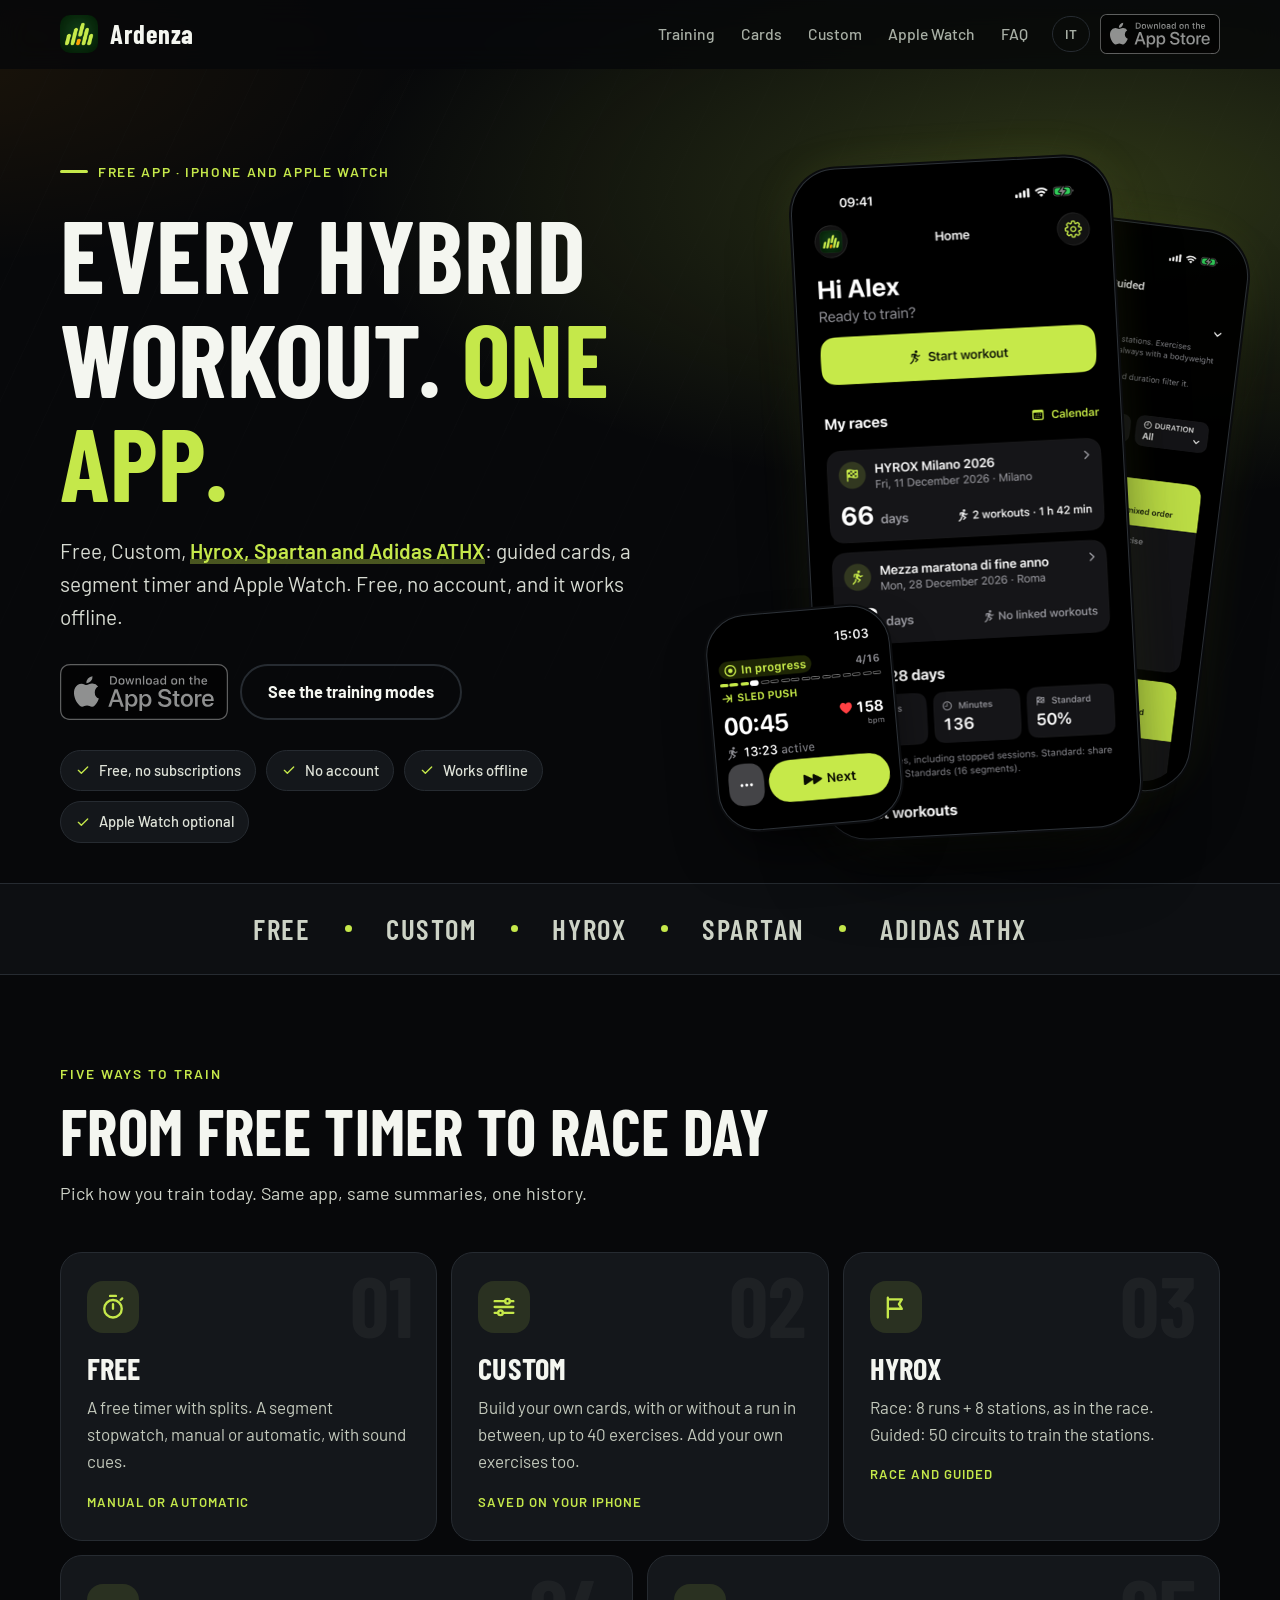
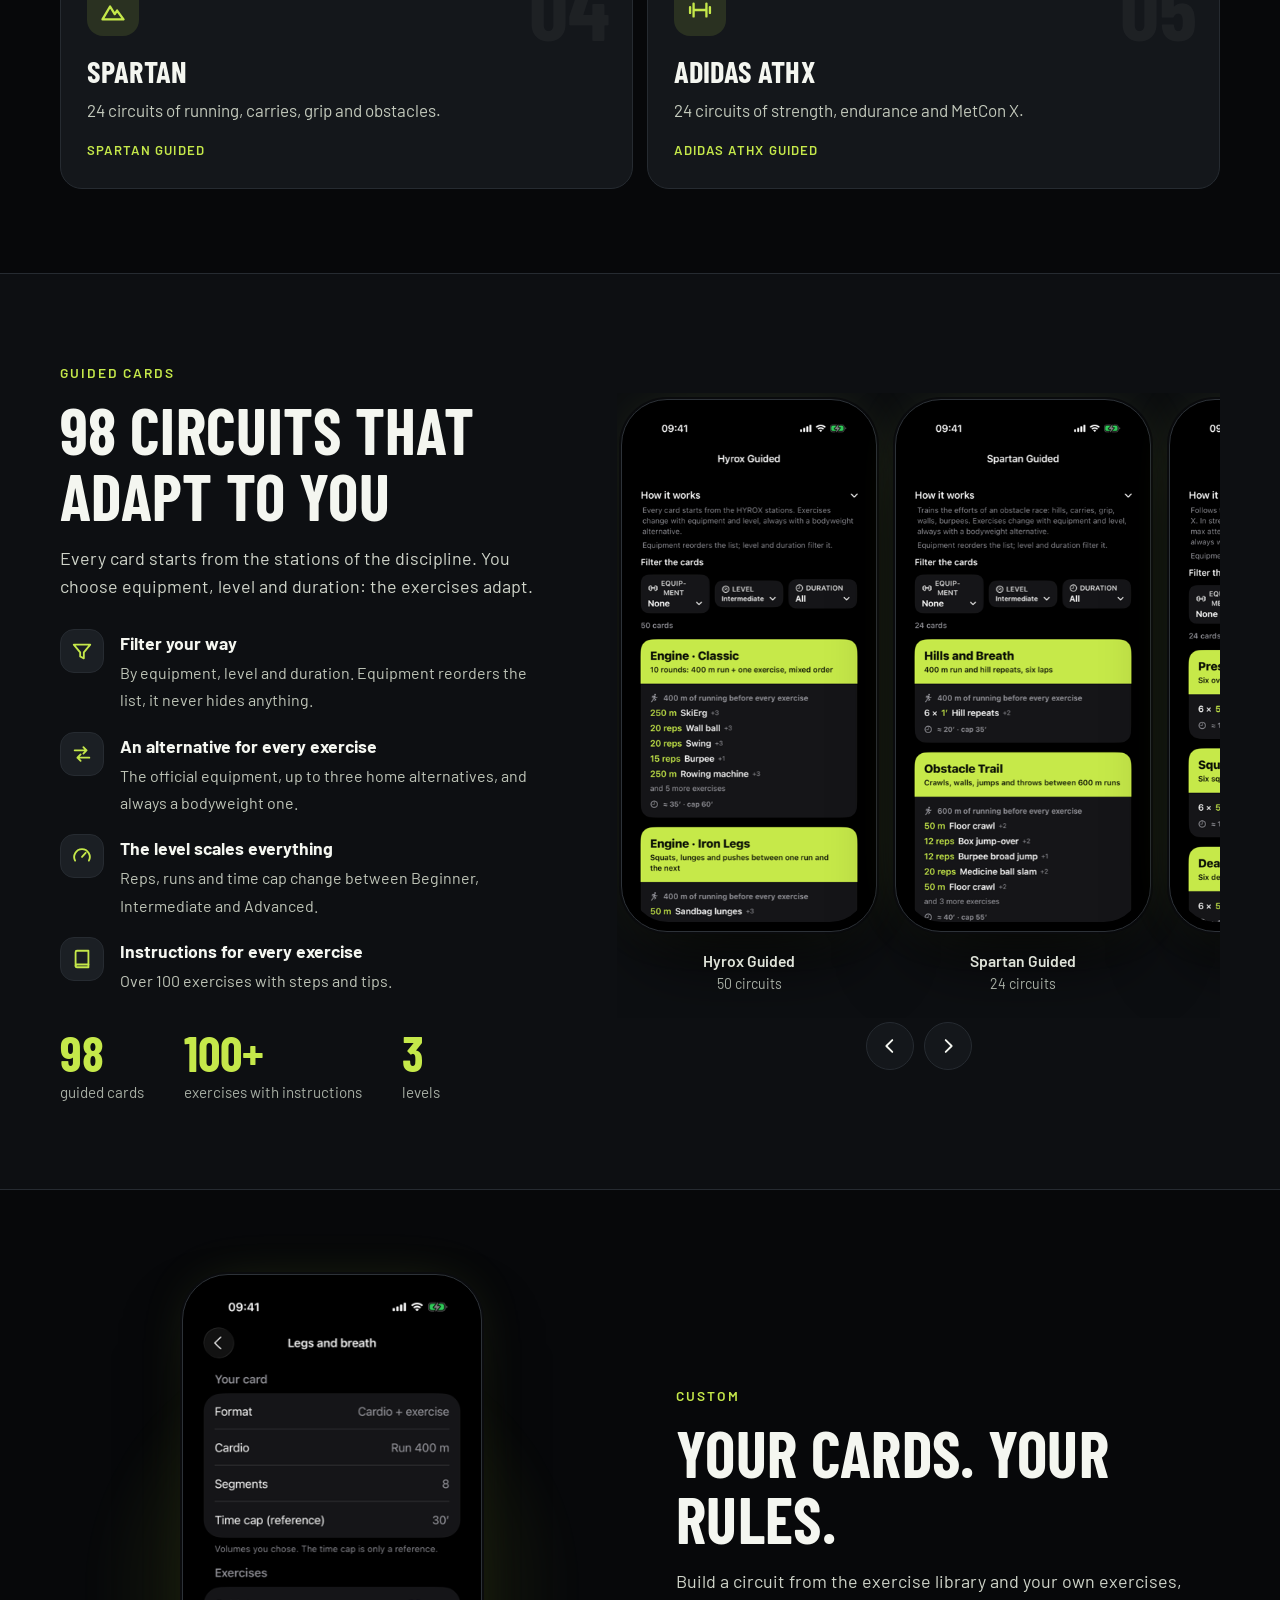
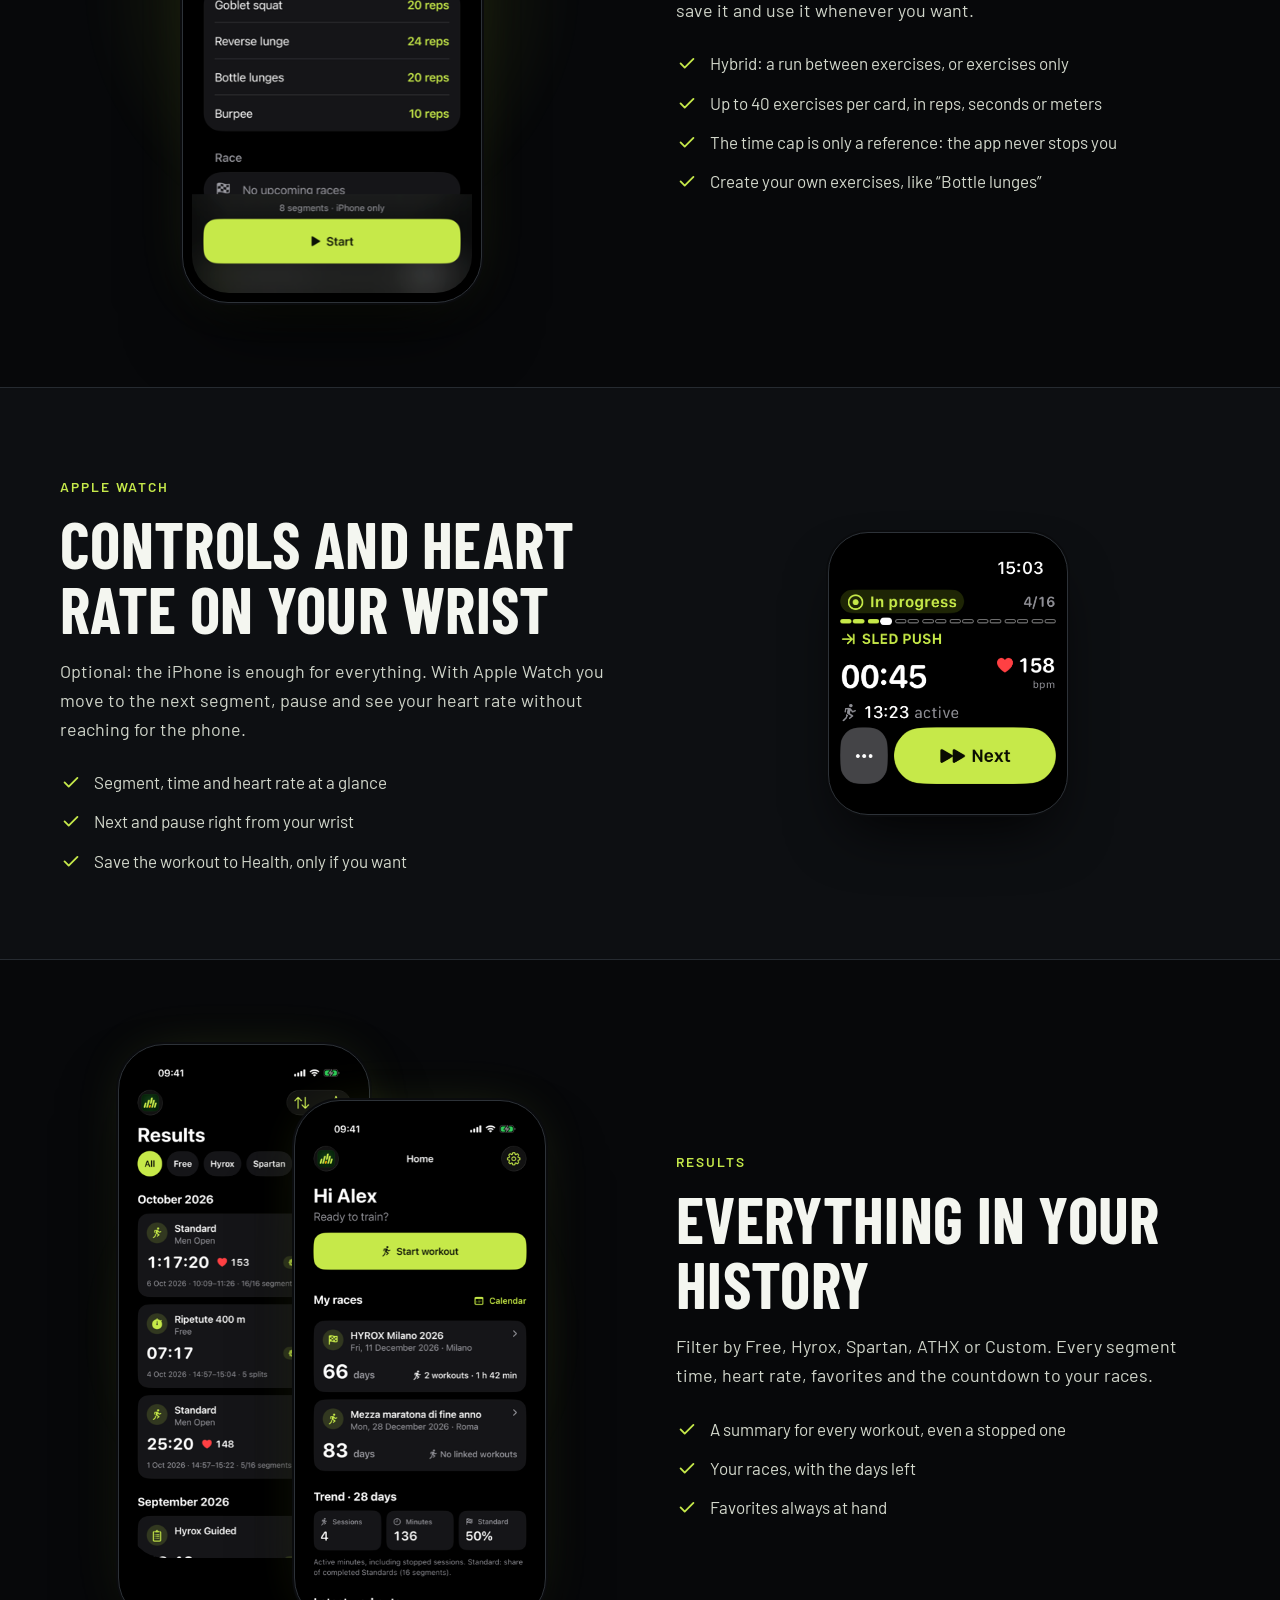
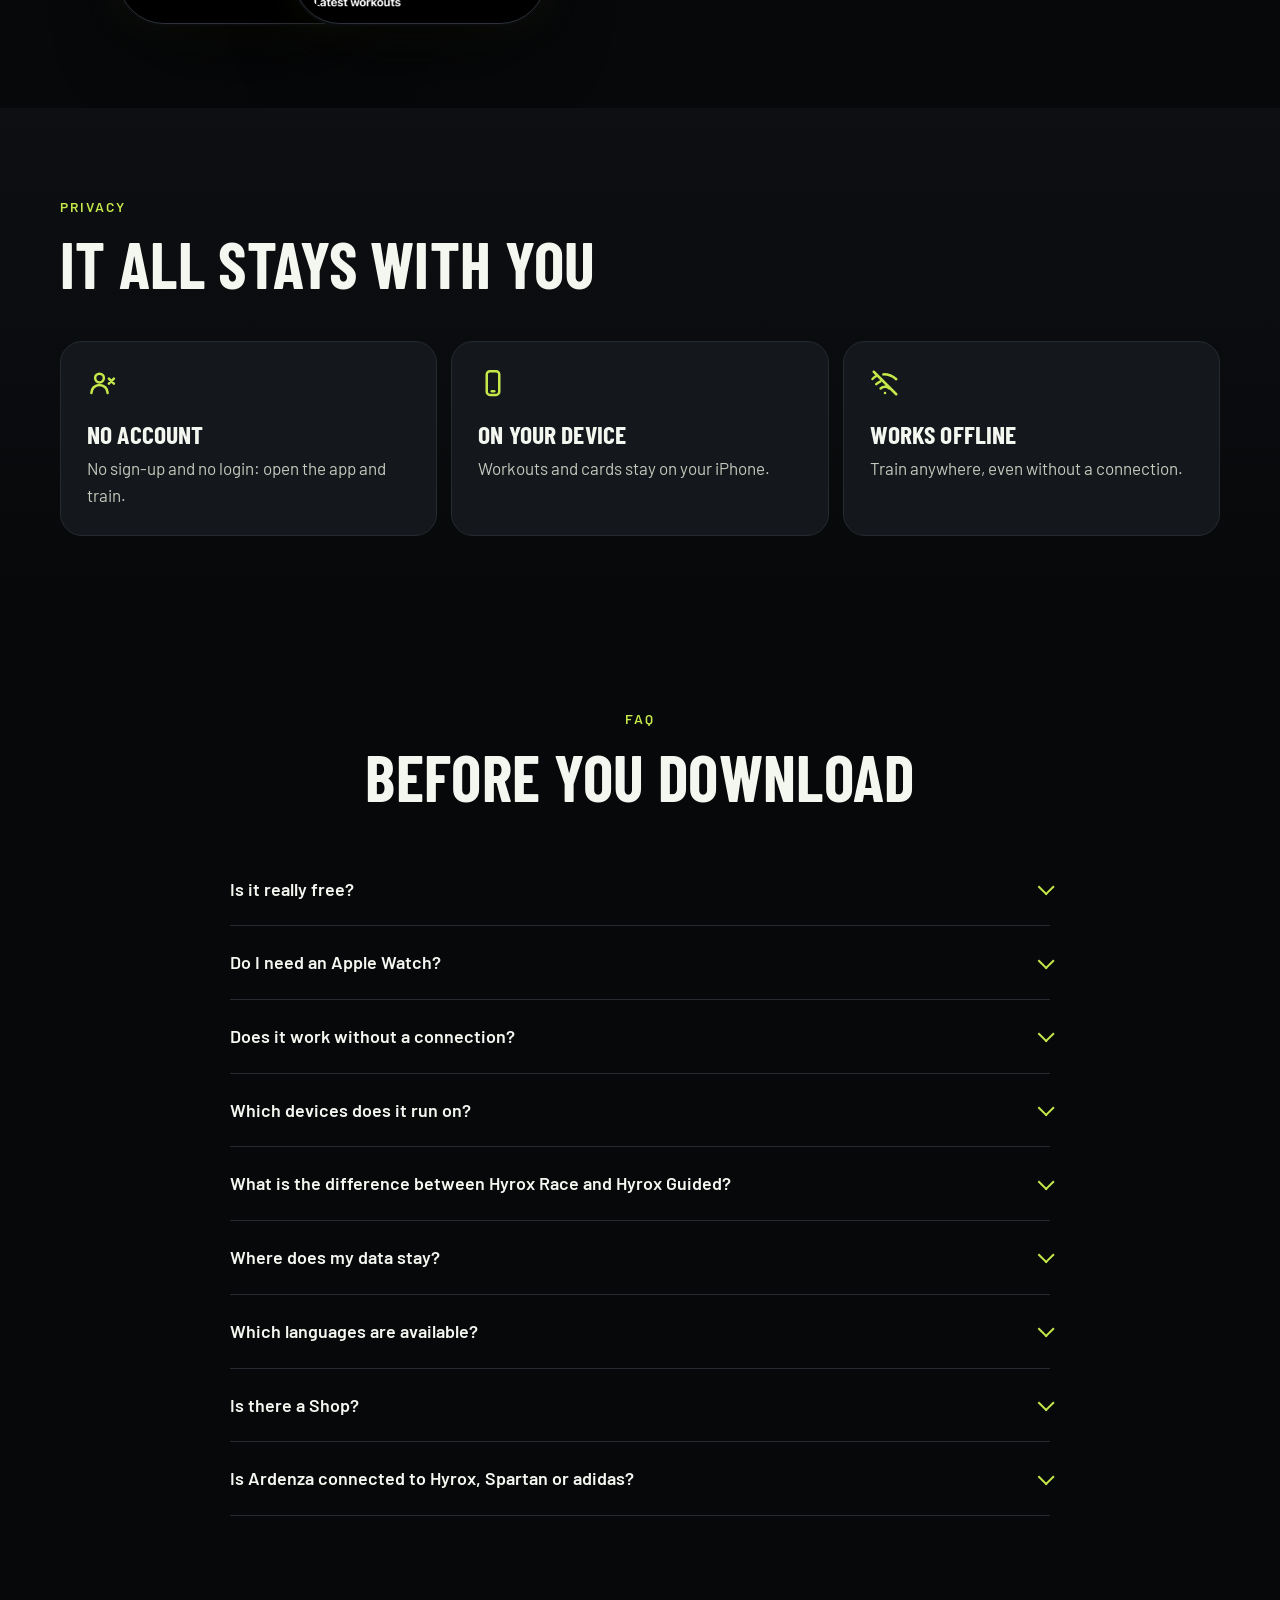
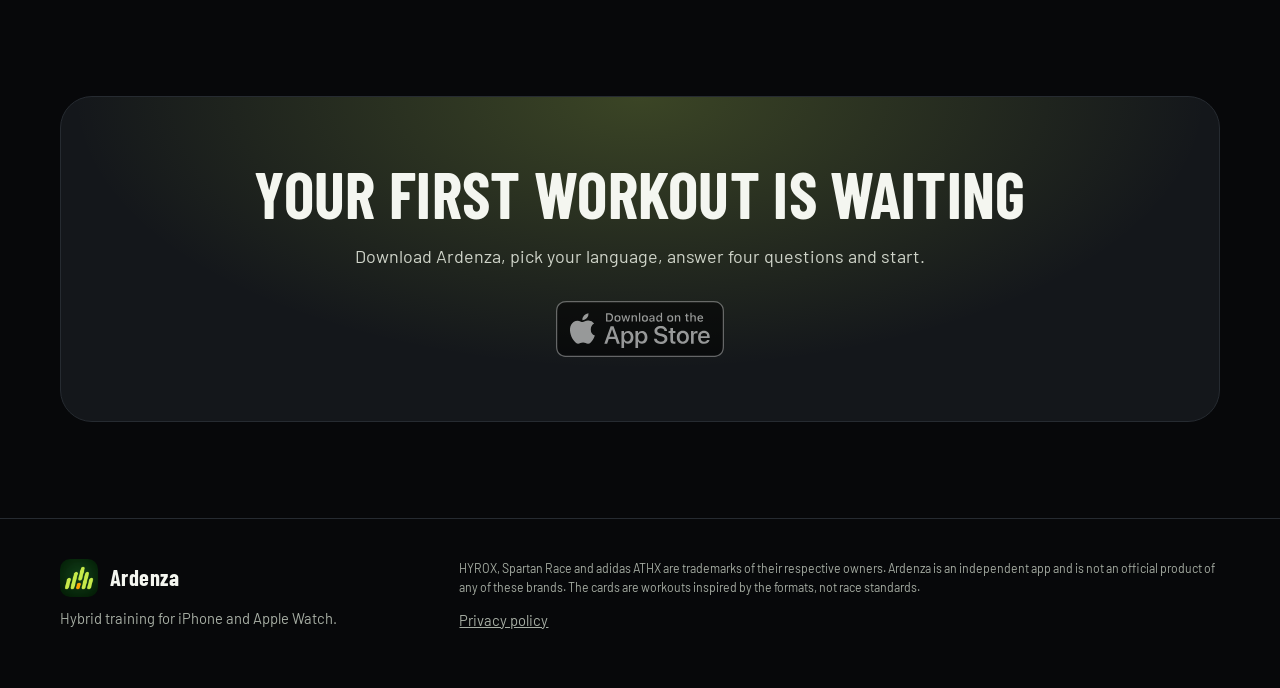
==== en/index.html @ 5978c021 "Update landing page" ====
<!doctype html>
<html lang="en">
<head>
<meta charset="utf-8">
<meta name="viewport" content="width=device-width, initial-scale=1, viewport-fit=cover">
<title>Ardenza · Hybrid training: Hyrox, Spartan, Adidas ATHX · Free iPhone app</title>
<meta name="description" content="One free app to train free-form, custom, Hyrox, Spartan and Adidas ATHX. 98 guided cards, segment timer, Apple Watch. No account, works offline.">
<meta name="theme-color" content="#07080a">
<meta name="color-scheme" content="dark">
<meta name="robots" content="noindex">
<meta property="og:type" content="website">
<meta property="og:title" content="Ardenza · Hybrid training: Hyrox, Spartan, Adidas ATHX · Free iPhone app">
<meta property="og:description" content="One free app to train free-form, custom, Hyrox, Spartan and Adidas ATHX. 98 guided cards, segment timer, Apple Watch. No account, works offline.">
<link rel="icon" type="image/png" href="../assets/img/favicon.png">
<link rel="apple-touch-icon" href="../assets/img/icon.png">
<link rel="preconnect" href="https://fonts.googleapis.com">
<link rel="preconnect" href="https://fonts.gstatic.com" crossorigin>
<link href="https://fonts.googleapis.com/css2?family=Barlow+Condensed:wght@500;600;700&family=Barlow:wght@400;500;600;700&display=swap" rel="stylesheet">
<link rel="stylesheet" href="../assets/css/style.css">
</head>
<body>
<a class="skip" href="#main">Skip to content</a>

<header class="nav">
  <div class="wrap nav-in">
    <a class="brand" href="#top" aria-label="Ardenza"><img src="../assets/img/icon.png" width="38" height="38" alt="">Ardenza</a>
    <nav class="nav-links" aria-label="Home"><a href="#modes">Training</a><a href="#cards">Cards</a><a href="#custom">Custom</a><a href="#watch">Apple Watch</a><a href="#faq">FAQ</a></nav>
    <div class="nav-end">
      <a class="lang" href="../" hreflang="it" lang="it" title="Leggi questa pagina in italiano">IT</a>
      <span class="store store-sm"><a class="badge" data-store data-soon="Coming soon on the App Store" href="#" aria-label="Download on the App Store"><img src="../assets/img/app-store-badge-en.svg" alt="Download on the App Store" height="40" width="120" decoding="async"></a></span>
    </div>
  </div>
</header>

<main id="main">
<section class="hero" id="top">
  <div class="wrap hero-grid">
    <div>
      <span class="eyebrow rv">Free app · iPhone and Apple Watch</span>
      <h1 class="rv d1">Every hybrid workout. <em>One app.</em></h1>
      <p class="lead rv d2">Free, Custom, <strong class="hl">Hyrox, Spartan and Adidas ATHX</strong>: guided cards, a segment timer and Apple Watch. Free, no account, and it works offline.</p>
      <div class="cta-row rv d2">
        <span class="store store-lg"><a class="badge" data-store data-soon="Coming soon on the App Store" href="#" aria-label="Download on the App Store"><img src="../assets/img/app-store-badge-en.svg" alt="Download on the App Store" height="40" width="120" decoding="async"></a></span>
        <a class="btn btn-ghost" href="#modes">See the training modes</a>
      </div>
      <ul class="chips rv d3"><li><svg viewBox="0 0 24 24" fill="none" stroke="currentColor" stroke-width="2" stroke-linecap="round" stroke-linejoin="round" aria-hidden="true" focusable="false"><path d="m5 12.5 4.5 4.5L19 7.5"/></svg>Free, no subscriptions</li><li><svg viewBox="0 0 24 24" fill="none" stroke="currentColor" stroke-width="2" stroke-linecap="round" stroke-linejoin="round" aria-hidden="true" focusable="false"><path d="m5 12.5 4.5 4.5L19 7.5"/></svg>No account</li><li><svg viewBox="0 0 24 24" fill="none" stroke="currentColor" stroke-width="2" stroke-linecap="round" stroke-linejoin="round" aria-hidden="true" focusable="false"><path d="m5 12.5 4.5 4.5L19 7.5"/></svg>Works offline</li><li><svg viewBox="0 0 24 24" fill="none" stroke="currentColor" stroke-width="2" stroke-linecap="round" stroke-linejoin="round" aria-hidden="true" focusable="false"><path d="m5 12.5 4.5 4.5L19 7.5"/></svg>Apple Watch optional</li></ul>
    </div>
    <div class="stage rv d2" aria-hidden="false">
      <div class="phone back"><img src="../assets/img/en/guidedSetup.png" width="720" height="1566" alt="Hyrox Guided gallery with filters for equipment, level and duration" decoding="async"></div>
      <div class="phone front"><img src="../assets/img/en/home.png" width="720" height="1566" alt="Ardenza Home in dark mode with races, trend and the Start workout button" fetchpriority="high" decoding="async"></div>
      <div class="watch"><img src="../assets/img/en/watch.png" width="520" height="620" alt="Apple Watch during a workout: segment, time, heart rate and Next button" decoding="async"></div>
    </div>
  </div>
</section>

<div class="strip" aria-hidden="true"><div class="wrap"><ul><li>Free</li><li>Custom</li><li>Hyrox</li><li>Spartan</li><li>Adidas ATHX</li></ul></div></div>

<section id="modes">
  <div class="wrap">
    <div class="sec-head rv"><span class="kicker">Five ways to train</span><h2>From free timer to race day</h2><p class="sec-lead">Pick how you train today. Same app, same summaries, one history.</p></div>
    <div class="modes"><article class="mode  rv d1"><span class="num" aria-hidden="true">01</span><div class="ico"><svg viewBox="0 0 24 24" fill="none" stroke="currentColor" stroke-width="2" stroke-linecap="round" stroke-linejoin="round" aria-hidden="true" focusable="false"><circle cx="12" cy="13.5" r="7.5"/><path d="M12 13.5V9.5M9.5 2.5h5M18.5 6l1.4-1.4"/></svg></div><h3>Free</h3><p>A free timer with splits. A segment stopwatch, manual or automatic, with sound cues.</p><span class="tag">Manual or automatic</span></article><article class="mode  rv d2"><span class="num" aria-hidden="true">02</span><div class="ico"><svg viewBox="0 0 24 24" fill="none" stroke="currentColor" stroke-width="2" stroke-linecap="round" stroke-linejoin="round" aria-hidden="true" focusable="false"><path d="M4 7h9m4 0h3M4 17h3m4 0h9M4 12h16"/><circle cx="15" cy="7" r="2"/><circle cx="9" cy="17" r="2"/></svg></div><h3>Custom</h3><p>Build your own cards, with or without a run in between, up to 40 exercises. Add your own exercises too.</p><span class="tag">Saved on your iPhone</span></article><article class="mode  rv d3"><span class="num" aria-hidden="true">03</span><div class="ico"><svg viewBox="0 0 24 24" fill="none" stroke="currentColor" stroke-width="2" stroke-linecap="round" stroke-linejoin="round" aria-hidden="true" focusable="false"><path d="M5 21V4m0 1.5h12l-2.5 4 2.5 4H5"/></svg></div><h3>Hyrox</h3><p>Race: 8 runs + 8 stations, as in the race. Guided: 50 circuits to train the stations.</p><span class="tag">Race and Guided</span></article><article class="mode wide rv d1"><span class="num" aria-hidden="true">04</span><div class="ico"><svg viewBox="0 0 24 24" fill="none" stroke="currentColor" stroke-width="2" stroke-linecap="round" stroke-linejoin="round" aria-hidden="true" focusable="false"><path d="m3 20 6.5-11 4 6.5 2-3L21 20H3Z"/></svg></div><h3>Spartan</h3><p>24 circuits of running, carries, grip and obstacles.</p><span class="tag">Spartan Guided</span></article><article class="mode wide rv d2"><span class="num" aria-hidden="true">05</span><div class="ico"><svg viewBox="0 0 24 24" fill="none" stroke="currentColor" stroke-width="2" stroke-linecap="round" stroke-linejoin="round" aria-hidden="true" focusable="false"><path d="M6.5 6.5v11m11-11v11M3.5 9.5v5M20.5 9.5v5M6.5 12h11"/></svg></div><h3>Adidas ATHX</h3><p>24 circuits of strength, endurance and MetCon X.</p><span class="tag">Adidas ATHX Guided</span></article></div>
  </div>
</section>

<section class="showcase" id="cards">
  <div class="wrap cards-layout">
    <div>
      <div class="rv"><span class="kicker">Guided cards</span><h2>98 circuits that adapt to you</h2><p class="sec-lead">Every card starts from the stations of the discipline. You choose equipment, level and duration: the exercises adapt.</p></div>
      <ul class="points rv d1"><li><span class="pi"><svg viewBox="0 0 24 24" fill="none" stroke="currentColor" stroke-width="2" stroke-linecap="round" stroke-linejoin="round" aria-hidden="true" focusable="false"><path d="M3 5h18l-7 8.5V20l-4-2v-4.5L3 5Z"/></svg></span><div><strong>Filter your way</strong><span>By equipment, level and duration. Equipment reorders the list, it never hides anything.</span></div></li><li><span class="pi"><svg viewBox="0 0 24 24" fill="none" stroke="currentColor" stroke-width="2" stroke-linecap="round" stroke-linejoin="round" aria-hidden="true" focusable="false"><path d="M4 8h13m0 0-3.5-3.5M17 8l-3.5 3.5M20 16H7m0 0 3.5-3.5M7 16l3.5 3.5"/></svg></span><div><strong>An alternative for every exercise</strong><span>The official equipment, up to three home alternatives, and always a bodyweight one.</span></div></li><li><span class="pi"><svg viewBox="0 0 24 24" fill="none" stroke="currentColor" stroke-width="2" stroke-linecap="round" stroke-linejoin="round" aria-hidden="true" focusable="false"><path d="M4.5 17a8.5 8.5 0 1 1 15 0"/><path d="m12 13 4-4.5"/></svg></span><div><strong>The level scales everything</strong><span>Reps, runs and time cap change between Beginner, Intermediate and Advanced.</span></div></li><li><span class="pi"><svg viewBox="0 0 24 24" fill="none" stroke="currentColor" stroke-width="2" stroke-linecap="round" stroke-linejoin="round" aria-hidden="true" focusable="false"><path d="M5 4.5A1.5 1.5 0 0 1 6.5 3H19v15H6.5A1.5 1.5 0 0 0 5 19.5v-15Z"/><path d="M5 19.5A1.5 1.5 0 0 0 6.5 21H19v-3"/></svg></span><div><strong>Instructions for every exercise</strong><span>Over 100 exercises with steps and tips.</span></div></li></ul>
      <div class="stats rv d2"><div class="stat"><b>98</b><span>guided cards</span></div><div class="stat"><b>100+</b><span>exercises with instructions</span></div><div class="stat"><b>3</b><span>levels</span></div></div>
    </div>
    <div class="carousel rv d1" role="region" aria-roledescription="carousel" aria-label="App screenshots">
      <div class="track" tabindex="0"><figure class="slide"><div class="phone "><img src="../assets/img/en/guidedSetup.png" width="720" height="1566" alt="Hyrox Guided gallery with filters for equipment, level and duration" loading="lazy" decoding="async"></div><figcaption>Hyrox Guided<small>50 circuits</small></figcaption></figure><figure class="slide"><div class="phone "><img src="../assets/img/en/spartanGallery.png" width="720" height="1566" alt="Spartan Guided gallery with 24 cards" loading="lazy" decoding="async"></div><figcaption>Spartan Guided<small>24 circuits</small></figcaption></figure><figure class="slide"><div class="phone "><img src="../assets/img/en/athxGallery.png" width="720" height="1566" alt="Adidas ATHX Guided gallery with 24 cards" loading="lazy" decoding="async"></div><figcaption>Adidas ATHX Guided<small>24 circuits</small></figcaption></figure><figure class="slide"><div class="phone "><img src="../assets/img/en/guidedPlan.png" width="720" height="1566" alt="A card detail with level, equipment, estimated duration and exercises with alternatives" loading="lazy" decoding="async"></div><figcaption>Card detail<small>level, equipment, alternatives</small></figcaption></figure><figure class="slide"><div class="phone "><img src="../assets/img/en/trainingMenu.png" width="720" height="1566" alt="Workouts menu with Free, Custom, Hyrox, Spartan and Adidas ATHX" loading="lazy" decoding="async"></div><figcaption>The Workouts menu<small>all in one place</small></figcaption></figure></div>
      <div class="car-ctl">
        <button type="button" data-prev aria-label="Previous"><svg viewBox="0 0 24 24" fill="none" stroke="currentColor" stroke-width="2" stroke-linecap="round" stroke-linejoin="round" aria-hidden="true" focusable="false"><path d="m14.5 5.5-6.5 6.5 6.5 6.5"/></svg></button>
        <button type="button" data-next aria-label="Next"><svg viewBox="0 0 24 24" fill="none" stroke="currentColor" stroke-width="2" stroke-linecap="round" stroke-linejoin="round" aria-hidden="true" focusable="false"><path d="m9.5 5.5 6.5 6.5-6.5 6.5"/></svg></button>
      </div>
    </div>
  </div>
</section>

<section id="custom">
  <div class="wrap split">
    <div class="media rv"><span class="glow"></span><div class="phone "><img src="../assets/img/en/customDetail.png" width="720" height="1566" alt="A custom card with a 400 m run and four exercises, one of them created by the user" loading="lazy" decoding="async"></div></div>
    <div class="rv d1">
      <span class="kicker">Custom</span><h2>Your cards. Your rules.</h2><p class="sec-lead">Build a circuit from the exercise library and your own exercises, save it and use it whenever you want.</p>
      <ul class="list"><li><svg viewBox="0 0 24 24" fill="none" stroke="currentColor" stroke-width="2" stroke-linecap="round" stroke-linejoin="round" aria-hidden="true" focusable="false"><path d="m5 12.5 4.5 4.5L19 7.5"/></svg><span>Hybrid: a run between exercises, or exercises only</span></li><li><svg viewBox="0 0 24 24" fill="none" stroke="currentColor" stroke-width="2" stroke-linecap="round" stroke-linejoin="round" aria-hidden="true" focusable="false"><path d="m5 12.5 4.5 4.5L19 7.5"/></svg><span>Up to 40 exercises per card, in reps, seconds or meters</span></li><li><svg viewBox="0 0 24 24" fill="none" stroke="currentColor" stroke-width="2" stroke-linecap="round" stroke-linejoin="round" aria-hidden="true" focusable="false"><path d="m5 12.5 4.5 4.5L19 7.5"/></svg><span>The time cap is only a reference: the app never stops you</span></li><li><svg viewBox="0 0 24 24" fill="none" stroke="currentColor" stroke-width="2" stroke-linecap="round" stroke-linejoin="round" aria-hidden="true" focusable="false"><path d="m5 12.5 4.5 4.5L19 7.5"/></svg><span>Create your own exercises, like “Bottle lunges”</span></li></ul>
    </div>
  </div>
</section>

<section id="watch" class="showcase">
  <div class="wrap split flip">
    <div class="media rv"><span class="glow"></span><div class="watch"><img src="../assets/img/en/watch.png" width="520" height="620" alt="Apple Watch during a workout: segment, time, heart rate and Next button" loading="lazy" decoding="async"></div></div>
    <div class="rv d1">
      <span class="kicker">Apple Watch</span><h2>Controls and heart rate on your wrist</h2><p class="sec-lead">Optional: the iPhone is enough for everything. With Apple Watch you move to the next segment, pause and see your heart rate without reaching for the phone.</p>
      <ul class="list"><li><svg viewBox="0 0 24 24" fill="none" stroke="currentColor" stroke-width="2" stroke-linecap="round" stroke-linejoin="round" aria-hidden="true" focusable="false"><path d="m5 12.5 4.5 4.5L19 7.5"/></svg><span>Segment, time and heart rate at a glance</span></li><li><svg viewBox="0 0 24 24" fill="none" stroke="currentColor" stroke-width="2" stroke-linecap="round" stroke-linejoin="round" aria-hidden="true" focusable="false"><path d="m5 12.5 4.5 4.5L19 7.5"/></svg><span>Next and pause right from your wrist</span></li><li><svg viewBox="0 0 24 24" fill="none" stroke="currentColor" stroke-width="2" stroke-linecap="round" stroke-linejoin="round" aria-hidden="true" focusable="false"><path d="m5 12.5 4.5 4.5L19 7.5"/></svg><span>Save the workout to Health, only if you want</span></li></ul>
    </div>
  </div>
</section>

<section>
  <div class="wrap split">
    <div class="media pair rv"><span class="glow"></span><div class="phone "><img src="../assets/img/en/results.png" width="720" height="1566" alt="Results list with All, Free, Hyrox, Spartan and ATHX filters" loading="lazy" decoding="async"></div><div class="phone "><img src="../assets/img/en/home.png" width="720" height="1566" alt="Ardenza Home in dark mode with races, trend and the Start workout button" loading="lazy" decoding="async"></div></div>
    <div class="rv d1">
      <span class="kicker">Results</span><h2>Everything in your history</h2><p class="sec-lead">Filter by Free, Hyrox, Spartan, ATHX or Custom. Every segment time, heart rate, favorites and the countdown to your races.</p>
      <ul class="list"><li><svg viewBox="0 0 24 24" fill="none" stroke="currentColor" stroke-width="2" stroke-linecap="round" stroke-linejoin="round" aria-hidden="true" focusable="false"><path d="m5 12.5 4.5 4.5L19 7.5"/></svg><span>A summary for every workout, even a stopped one</span></li><li><svg viewBox="0 0 24 24" fill="none" stroke="currentColor" stroke-width="2" stroke-linecap="round" stroke-linejoin="round" aria-hidden="true" focusable="false"><path d="m5 12.5 4.5 4.5L19 7.5"/></svg><span>Your races, with the days left</span></li><li><svg viewBox="0 0 24 24" fill="none" stroke="currentColor" stroke-width="2" stroke-linecap="round" stroke-linejoin="round" aria-hidden="true" focusable="false"><path d="m5 12.5 4.5 4.5L19 7.5"/></svg><span>Favorites always at hand</span></li></ul>
    </div>
  </div>
</section>

<section class="privacy">
  <div class="wrap">
    <div class="sec-head rv"><span class="kicker">Privacy</span><h2>It all stays with you</h2></div>
    <div class="p-grid"><div class="p-card rv"><svg viewBox="0 0 24 24" fill="none" stroke="currentColor" stroke-width="2" stroke-linecap="round" stroke-linejoin="round" aria-hidden="true" focusable="false"><circle cx="10" cy="8" r="3.5"/><path d="M3.5 20a6.5 6.5 0 0 1 13 0M17.5 8.5l4 4m0-4-4 4"/></svg><h3>No account</h3><p>No sign-up and no login: open the app and train.</p></div><div class="p-card rv"><svg viewBox="0 0 24 24" fill="none" stroke="currentColor" stroke-width="2" stroke-linecap="round" stroke-linejoin="round" aria-hidden="true" focusable="false"><rect x="7" y="2.5" width="10" height="19" rx="2.5"/><path d="M11 18.5h2"/></svg><h3>On your device</h3><p>Workouts and cards stay on your iPhone.</p></div><div class="p-card rv"><svg viewBox="0 0 24 24" fill="none" stroke="currentColor" stroke-width="2" stroke-linecap="round" stroke-linejoin="round" aria-hidden="true" focusable="false"><path d="M3 3l18 18M8.5 16.4a5 5 0 0 1 7 0M5 12.9a10 10 0 0 1 3.1-2M10.7 5.1A15 15 0 0 1 21 9M2 8.8A15 15 0 0 1 5.4 6.2M12 20h.01"/></svg><h3>Works offline</h3><p>Train anywhere, even without a connection.</p></div></div>
  </div>
</section>

<section id="faq">
  <div class="wrap">
    <div class="sec-head rv" style="text-align:center"><span class="kicker">FAQ</span><h2>Before you download</h2></div>
    <div class="faq rv"><details><summary>Is it really free?</summary><p>Yes. No subscription, no in-app purchases and no account.</p></details><details><summary>Do I need an Apple Watch?</summary><p>No. The iPhone is enough for everything; the Watch is optional.</p></details><details><summary>Does it work without a connection?</summary><p>Yes. Workouts, cards and history work offline.</p></details><details><summary>Which devices does it run on?</summary><p>iPhone with iOS 17 or later. The Apple Watch app needs watchOS 10.</p></details><details><summary>What is the difference between Hyrox Race and Hyrox Guided?</summary><p>Race follows the standard course: 8 runs and 8 stations, with distances and weights per division. Guided offers circuits to train the stations, even at home.</p></details><details><summary>Where does my data stay?</summary><p>On your device. If you want, you can export a workout to Health: it is your choice.</p></details><details><summary>Which languages are available?</summary><p>Italian and English. You choose on first launch.</p></details><details><summary>Is there a Shop?</summary><p>Yes: suggestions for equipment and accessories for each discipline, with links to Amazon.it. No purchases inside the app.</p></details><details><summary>Is Ardenza connected to Hyrox, Spartan or adidas?</summary><p>No. Ardenza is an independent app. HYROX, Spartan Race and adidas ATHX are trademarks of their respective owners, used here only to name the formats you can train.</p></details></div>
  </div>
</section>

<section class="final">
  <div class="wrap"><div class="box rv">
    <h2>Your first workout is waiting</h2>
    <p class="sec-lead">Download Ardenza, pick your language, answer four questions and start.</p>
    <div class="cta-row"><span class="store store-lg"><a class="badge" data-store data-soon="Coming soon on the App Store" href="#" aria-label="Download on the App Store"><img src="../assets/img/app-store-badge-en.svg" alt="Download on the App Store" height="40" width="120" decoding="async"></a></span></div>
  </div></div>
</section>
</main>

<footer>
  <div class="wrap foot">
    <div><a class="brand" href="#top"><img src="../assets/img/icon.png" width="38" height="38" alt="">Ardenza</a><p style="margin-top:10px">Hybrid training for iPhone and Apple Watch.</p></div>
    <div><small>HYROX, Spartan Race and adidas ATHX are trademarks of their respective owners. Ardenza is an independent app and is not an official product of any of these brands. The cards are workouts inspired by the formats, not race standards.</small><p style="margin-top:12px"><a href="privacy/">Privacy policy</a></p></div>
  </div>
</footer>

<script src="../assets/js/config.js"></script>
<script src="../assets/js/main.js"></script>
</body>
</html>
---- assets/css/style.css ----
/* Ardenza landing — dark, lime accent. Tokens first; no raw colors below. */
:root {
  --bg: #07080a;
  --bg-raise: #0d0f12;
  --surface: #14171b;
  --surface-2: #1b1f24;
  --line: #262b31;
  --text: #f4f6f0;
  --muted: #a7aea4;
  --lime: #c5e84a;
  --lime-deep: #a9cc2e;
  --on-lime: #11160a;
  --orange: #ff9f0a;
  --radius: 22px;
  --radius-lg: 32px;
  --maxw: 1160px;
  --head: "Barlow Condensed", "Arial Narrow", system-ui, sans-serif;
  --body: "Barlow", system-ui, -apple-system, "Segoe UI", sans-serif;
  --ease: cubic-bezier(.2, .7, .2, 1);
}

*, *::before, *::after { box-sizing: border-box; }
html { scroll-behavior: smooth; -webkit-text-size-adjust: 100%; }
body {
  margin: 0;
  background: var(--bg);
  color: var(--text);
  font-family: var(--body);
  font-size: 1.0625rem;
  line-height: 1.6;
  -webkit-font-smoothing: antialiased;
  overflow-x: hidden;
}
img { max-width: 100%; display: block; }
a { color: inherit; }
h1, h2, h3 { font-family: var(--head); line-height: 1.02; margin: 0; letter-spacing: .005em; }
p { margin: 0; }
:focus-visible { outline: 3px solid var(--lime); outline-offset: 3px; border-radius: 8px; }
.skip { position: absolute; left: 16px; top: -60px; background: var(--lime); color: var(--on-lime); padding: 10px 16px; border-radius: 10px; font-weight: 700; z-index: 100; }
.skip:focus { top: 12px; }
.wrap { width: min(100% - 32px, var(--maxw)); margin-inline: auto; }
.sr { position: absolute; width: 1px; height: 1px; overflow: hidden; clip: rect(0 0 0 0); white-space: nowrap; }

/* ---------- Header ---------- */
.nav {
  position: sticky; top: 0; z-index: 50;
  background: color-mix(in srgb, var(--bg) 82%, transparent);
  backdrop-filter: saturate(160%) blur(14px);
  -webkit-backdrop-filter: saturate(160%) blur(14px);
  border-bottom: 1px solid transparent;
  transition: border-color .25s var(--ease);
}
.nav.scrolled { border-bottom-color: var(--line); }
.nav-in { display: flex; align-items: center; gap: 24px; min-height: 68px; }
.brand { display: flex; align-items: center; gap: 12px; text-decoration: none; font-family: var(--head); font-weight: 700; font-size: 1.65rem; letter-spacing: .02em; }
.brand img { width: 38px; height: 38px; border-radius: 10px; }
.nav-links { display: none; gap: 26px; margin-left: auto; align-items: center; }
.nav-links a { text-decoration: none; color: var(--muted); font-weight: 500; font-size: .98rem; transition: color .2s; }
.nav-links a:hover { color: var(--text); }
.nav-end { display: flex; align-items: center; gap: 10px; margin-left: auto; }
.lang { text-decoration: none; font-weight: 600; font-size: .85rem; color: var(--muted); border: 1px solid var(--line); border-radius: 999px; padding: 6px 12px; min-height: 36px; display: inline-flex; align-items: center; }
.lang:hover { color: var(--text); border-color: var(--muted); }
@media (min-width: 900px) { .nav-links { display: flex; } .nav-end { margin-left: 0; } }

/* ---------- Buttons ---------- */
.btn {
  display: inline-flex; align-items: center; justify-content: center; gap: 10px;
  min-height: 52px; padding: 0 26px; border-radius: 999px;
  font: 700 1.02rem/1 var(--body); text-decoration: none; cursor: pointer;
  border: 2px solid transparent;
  transition: transform .2s var(--ease), background .2s, border-color .2s, box-shadow .2s;
}
.btn svg { width: 20px; height: 20px; flex: none; }
.btn-primary { background: var(--lime); color: var(--on-lime); box-shadow: 0 10px 34px -10px rgba(197, 232, 74, .55); }
.btn-primary:hover { background: #d3f35c; transform: translateY(-2px); box-shadow: 0 16px 40px -10px rgba(197, 232, 74, .6); }
.btn-ghost { background: transparent; color: var(--text); border-color: var(--line); }
.btn-ghost:hover { border-color: var(--muted); transform: translateY(-2px); }
.btn-sm { min-height: 40px; padding: 0 18px; font-size: .92rem; }
.btn[aria-disabled="true"] { cursor: default; background: rgba(197, 232, 74, .10); color: var(--lime); box-shadow: none; border-color: rgba(197, 232, 74, .55); }
.btn[aria-disabled="true"]:hover { transform: none; background: rgba(197, 232, 74, .10); box-shadow: none; }
.nav .btn { display: none; }
@media (min-width: 560px) { .nav .btn { display: inline-flex; } }

/* ---------- Hero ---------- */
.hero { position: relative; padding: 56px 0 24px; isolation: isolate; }
.hero::before {
  content: ""; position: absolute; inset: -10% -20% auto -20%; height: 90%; z-index: -1;
  background:
    radial-gradient(60% 60% at 75% 28%, rgba(197, 232, 74, .20), transparent 70%),
    radial-gradient(40% 40% at 10% 10%, rgba(255, 159, 10, .08), transparent 70%);
}
.hero::after {
  content: ""; position: absolute; inset: 0; z-index: -1; opacity: .35;
  background-image: repeating-linear-gradient(115deg, transparent 0 46px, rgba(255, 255, 255, .025) 46px 47px);
  mask-image: linear-gradient(to bottom, #000 40%, transparent);
  -webkit-mask-image: linear-gradient(to bottom, #000 40%, transparent);
}
.hero-grid { display: grid; gap: 40px; align-items: center; }
.eyebrow { display: inline-flex; align-items: center; gap: 10px; font-weight: 600; font-size: .86rem; letter-spacing: .12em; text-transform: uppercase; color: var(--lime); }
.eyebrow::before { content: ""; width: 28px; height: 3px; background: var(--lime); border-radius: 3px; }
h1 { font-size: clamp(3.1rem, 11.5vw, 6.4rem); font-weight: 700; text-transform: uppercase; margin: 18px 0 20px; }
h1 em { font-style: normal; color: var(--lime); }
.lead { font-size: clamp(1.1rem, 2.4vw, 1.3rem); color: #d7dbd2; max-width: 34em; }
.cta-row { display: flex; flex-wrap: wrap; gap: 12px; margin-top: 30px; }
.chips { display: flex; flex-wrap: wrap; gap: 10px; margin: 30px 0 0; padding: 0; list-style: none; }
.chips li { display: inline-flex; align-items: center; gap: 8px; background: var(--surface); border: 1px solid var(--line); border-radius: 999px; padding: 8px 14px; font-weight: 500; font-size: .92rem; color: #dfe3d9; }
.chips svg { width: 16px; height: 16px; color: var(--lime); flex: none; }
.soon-note { margin-top: 10px; color: var(--muted); font-size: .9rem; }

.stage { position: relative; display: flex; justify-content: center; min-height: 460px; }
.stage .phone { position: relative; z-index: 2; }
.stage .phone.back { position: absolute; z-index: 1; right: 2%; top: 44px; width: 52%; transform: rotate(7deg); opacity: .95; }
.stage .phone.front { width: min(62%, 300px); transform: rotate(-3deg); }
.stage .watch { position: absolute; z-index: 3; left: 0; bottom: 8px; width: min(34%, 168px); transform: rotate(-5deg); }
@media (min-width: 560px) { .stage { min-height: 560px; } .stage .phone.front { width: 300px; } .stage .phone.back { width: 250px; right: 4%; top: 56px; } .stage .watch { width: 170px; left: 4%; } }
@media (min-width: 960px) {
  .hero { padding: 84px 0 40px; }
  .hero-grid { grid-template-columns: 1.08fr .92fr; gap: 56px; }
  .stage { min-height: 640px; }
  .stage .phone.front { width: 320px; }
  .stage .phone.back { width: 270px; right: 0; }
  .stage .watch { left: 0; width: 184px; }
}

/* ---------- Devices ---------- */
.phone {
  background: #000; border-radius: 46px; padding: 9px;
  border: 1px solid #2d3238;
  box-shadow: 0 0 0 2px #0a0b0d, 0 40px 80px -24px rgba(0, 0, 0, .9), 0 0 60px -20px rgba(197, 232, 74, .22);
}
.phone img { border-radius: 37px; width: 100%; height: auto; aspect-ratio: 1206 / 2622; }
.watch { background: #000; border-radius: 40px; padding: 7px; border: 1px solid #2d3238; box-shadow: 0 0 0 2px #0a0b0d, 0 30px 60px -20px rgba(0, 0, 0, .9); }
.watch img { border-radius: 33px; width: 100%; height: auto; aspect-ratio: 416 / 496; }

/* ---------- Sections ---------- */
section { padding: 84px 0; position: relative; }
.kicker { font-weight: 600; font-size: .86rem; letter-spacing: .14em; text-transform: uppercase; color: var(--lime); }
h2 { font-size: clamp(2.3rem, 6.4vw, 4rem); font-weight: 700; text-transform: uppercase; margin: 12px 0 16px; }
.sec-lead { color: #cfd4c9; max-width: 38em; font-size: 1.12rem; }
.sec-head { margin-bottom: 44px; }

/* Strip */
.strip { padding: 22px 0; border-block: 1px solid var(--line); background: var(--bg-raise); }
.strip ul { display: flex; flex-wrap: wrap; justify-content: center; align-items: center; gap: 6px 0; margin: 0; padding: 0; list-style: none; font-family: var(--head); font-weight: 600; font-size: clamp(1.25rem, 3.4vw, 1.8rem); text-transform: uppercase; letter-spacing: .06em; color: #cdd3c6; }
.strip li { display: inline-flex; align-items: center; }
.strip li:not(:last-child)::after { content: ""; width: 7px; height: 7px; background: var(--lime); border-radius: 50%; margin-inline: clamp(14px, 3vw, 34px); }

/* Modes */
.modes { display: grid; gap: 14px; grid-template-columns: 1fr; }
@media (min-width: 700px) { .modes { grid-template-columns: repeat(2, 1fr); } }
@media (min-width: 1040px) { .modes { grid-template-columns: repeat(6, 1fr); } .mode { grid-column: span 2; } .mode.wide { grid-column: span 3; } }
.mode {
  position: relative; background: var(--surface); border: 1px solid var(--line); border-radius: var(--radius);
  padding: 28px 26px 26px; overflow: hidden;
  transition: transform .3s var(--ease), border-color .3s;
}
.mode:hover { transform: translateY(-4px); border-color: #3a424a; }
.mode .ico { width: 52px; height: 52px; border-radius: 16px; background: rgba(197, 232, 74, .12); color: var(--lime); display: grid; place-items: center; margin-bottom: 20px; }
.mode .ico svg { width: 28px; height: 28px; }
.mode h3 { font-size: 1.9rem; text-transform: uppercase; margin-bottom: 10px; }
.mode p { color: #c3c9bc; }
.mode .tag { display: inline-block; margin-top: 16px; font-weight: 600; font-size: .82rem; letter-spacing: .08em; text-transform: uppercase; color: var(--lime); }
.mode .num { position: absolute; right: 22px; top: 8px; font-family: var(--head); font-weight: 700; font-size: 5.4rem; line-height: 1; color: rgba(255, 255, 255, .045); pointer-events: none; }

/* Showcase / carousel */
.showcase { background: var(--bg-raise); border-block: 1px solid var(--line); }
.cards-layout { display: grid; gap: 44px; align-items: center; }
.cards-layout > *, .split > *, .hero-grid > * { min-width: 0; }
@media (min-width: 960px) { .cards-layout { grid-template-columns: .9fr 1.1fr; gap: 64px; } }
.points { list-style: none; padding: 0; margin: 28px 0 0; display: grid; gap: 18px; }
.points li { display: grid; grid-template-columns: 44px 1fr; gap: 16px; align-items: start; }
.points .pi { width: 44px; height: 44px; border-radius: 14px; background: var(--surface-2); border: 1px solid var(--line); display: grid; place-items: center; color: var(--lime); }
.points svg { width: 22px; height: 22px; }
.points strong { display: block; font-size: 1.1rem; margin-bottom: 2px; }
.points span { color: #bfc5b8; font-size: 1rem; }
.stats { display: flex; flex-wrap: wrap; gap: 14px 40px; margin-top: 34px; }
.stat b { display: block; font-family: var(--head); font-size: 3.1rem; line-height: 1; color: var(--lime); }
.stat span { color: var(--muted); font-size: .95rem; }

.carousel { position: relative; }
.track { display: flex; gap: 18px; overflow-x: auto; scroll-snap-type: x mandatory; padding: 6px 4px 22px; scrollbar-width: none; -webkit-overflow-scrolling: touch; }
.track::-webkit-scrollbar { display: none; }
.slide { flex: 0 0 min(66%, 248px); scroll-snap-align: center; margin: 0; }
.slide figcaption { margin-top: 16px; text-align: center; font-weight: 600; color: #dfe3d9; font-size: .98rem; }
.slide figcaption small { display: block; font-weight: 400; color: var(--muted); font-size: .88rem; }
.car-ctl { display: flex; align-items: center; gap: 10px; justify-content: center; margin-top: 4px; }
.car-ctl button { width: 48px; height: 48px; border-radius: 50%; border: 1px solid var(--line); background: var(--surface); color: var(--text); cursor: pointer; display: grid; place-items: center; transition: border-color .2s, background .2s; }
.car-ctl button:hover { border-color: var(--lime); background: var(--surface-2); }
.car-ctl svg { width: 22px; height: 22px; }
@media (min-width: 1100px) { .slide { flex-basis: 256px; } }

/* Split sections */
.split { display: grid; gap: 48px; align-items: center; }
@media (min-width: 900px) { .split { grid-template-columns: 1fr 1fr; gap: 72px; } .split.flip .media { order: 2; } }
.media { display: flex; justify-content: center; position: relative; }
.media .phone { width: min(78%, 300px); }
.media .glow { position: absolute; inset: 10% 5%; background: radial-gradient(closest-side, rgba(197, 232, 74, .16), transparent); filter: blur(10px); z-index: -1; }
.media .watch { width: min(62%, 240px); }
.media.pair .phone { width: min(56%, 252px); }
.media.pair .phone + .phone { margin-left: -14%; margin-top: 56px; }
.list { list-style: none; padding: 0; margin: 26px 0 0; display: grid; gap: 12px; }
.list li { display: flex; gap: 12px; color: #d3d8cc; }
.list svg { width: 22px; height: 22px; color: var(--lime); flex: none; margin-top: 2px; }

/* Privacy band */
.privacy { background: linear-gradient(180deg, var(--bg-raise), var(--bg)); }
.p-grid { display: grid; gap: 14px; margin-top: 8px; }
@media (min-width: 760px) { .p-grid { grid-template-columns: repeat(3, 1fr); } }
.p-card { background: var(--surface); border: 1px solid var(--line); border-radius: var(--radius); padding: 26px; }
.p-card svg { width: 30px; height: 30px; color: var(--lime); margin-bottom: 16px; }
.p-card h3 { font-size: 1.6rem; text-transform: uppercase; margin-bottom: 8px; }
.p-card p { color: #c3c9bc; }

/* FAQ */
.faq { max-width: 820px; margin-inline: auto; }
details { border-bottom: 1px solid var(--line); }
summary { list-style: none; cursor: pointer; padding: 22px 0; display: flex; justify-content: space-between; align-items: center; gap: 20px; font-weight: 600; font-size: 1.12rem; min-height: 44px; }
summary::-webkit-details-marker { display: none; }
summary::after { content: ""; width: 12px; height: 12px; border-right: 2.5px solid var(--lime); border-bottom: 2.5px solid var(--lime); transform: rotate(45deg) translateY(-3px); transition: transform .25s var(--ease); flex: none; }
details[open] summary::after { transform: rotate(-135deg); }
details p { color: #c3c9bc; padding: 0 0 24px; max-width: 46em; }

/* Final CTA */
.final { text-align: center; padding: 96px 0; }
.final .box {
  border-radius: var(--radius-lg); padding: 64px 24px; position: relative; overflow: hidden; isolation: isolate;
  background: radial-gradient(70% 120% at 50% 0%, rgba(197, 232, 74, .22), transparent 70%), var(--surface);
  border: 1px solid var(--line);
}
.final h2 { margin-top: 0; }
.final .sec-lead { margin-inline: auto; }
.final .cta-row { justify-content: center; }

/* Footer */
footer { border-top: 1px solid var(--line); padding: 40px 0 56px; color: var(--muted); font-size: .92rem; }
.foot { display: grid; gap: 22px; }
@media (min-width: 800px) { .foot { grid-template-columns: 1fr auto; align-items: start; } }
footer .brand { font-size: 1.4rem; color: var(--text); }
footer small { display: block; max-width: 62em; line-height: 1.55; }

/* Reveal */
.rv { opacity: 0; transform: translateY(24px); transition: opacity .7s var(--ease), transform .7s var(--ease); }
.rv.in { opacity: 1; transform: none; }
.rv.d1 { transition-delay: .08s; } .rv.d2 { transition-delay: .16s; } .rv.d3 { transition-delay: .24s; }
@media (prefers-reduced-motion: reduce) {
  html { scroll-behavior: auto; }
  .rv { opacity: 1; transform: none; transition: none; }
  .btn, .mode { transition: none; }
  .stage .phone, .stage .watch { transform: none; }
}

/* Document pages (privacy) */
.doc { max-width: 760px; padding: 56px 0 80px; }
.doc h1 { font-size: clamp(2.6rem, 8vw, 4rem); text-transform: uppercase; margin-bottom: 8px; }
.doc h2 { font-size: 1.7rem; text-transform: uppercase; margin: 44px 0 12px; }
.doc p { color: #d3d8cc; margin: 0 0 14px; }
.doc ul { color: #d3d8cc; padding-left: 1.2em; margin: 0 0 16px; display: grid; gap: 8px; }
.doc li::marker { color: var(--lime); }
.doc a { color: var(--lime); }
.doc strong { color: var(--text); }
.doc mark { background: rgba(255, 159, 10, .22); color: #ffd9a1; border-radius: 6px; padding: 1px 6px; }
.doc .draft { background: rgba(255, 159, 10, .12); border: 1px solid rgba(255, 159, 10, .5); color: #ffd9a1; border-radius: var(--radius); padding: 14px 18px; margin-bottom: 28px; font-weight: 500; }
.doc-back { margin-top: 48px !important; }

/* Official App Store badge: unmodified artwork, clear space = 1/4 of its height, never below 40px high */
.store { display: inline-flex; align-items: center; gap: 14px; }
.badge { display: inline-block; line-height: 0; padding: 0; border-radius: 9px; transition: transform .2s var(--ease), filter .2s; }
.badge img { height: 56px; width: auto; display: block; }
.store-sm .badge img { height: 40px; }
.badge:not(.is-soon):hover { transform: translateY(-2px); filter: drop-shadow(0 10px 24px rgba(197, 232, 74, .35)); }
.badge.is-soon { opacity: .55; cursor: default; }
.soon-chip { font-weight: 600; font-size: .8rem; letter-spacing: .06em; text-transform: uppercase; color: var(--lime); border: 1px solid rgba(197, 232, 74, .5); border-radius: 999px; padding: 6px 12px; white-space: nowrap; background: rgba(197, 232, 74, .08); }
.store-sm .soon-chip { display: none; }
@media (max-width: 420px) { .store-lg { flex-wrap: wrap; } }
.final .store { justify-content: center; }

/* Highlighted disciplines in the hero text */
.lead .hl { color: var(--lime); font-weight: 600; background: linear-gradient(transparent 82%, rgba(197, 232, 74, .35) 82%); padding-bottom: 1px; }
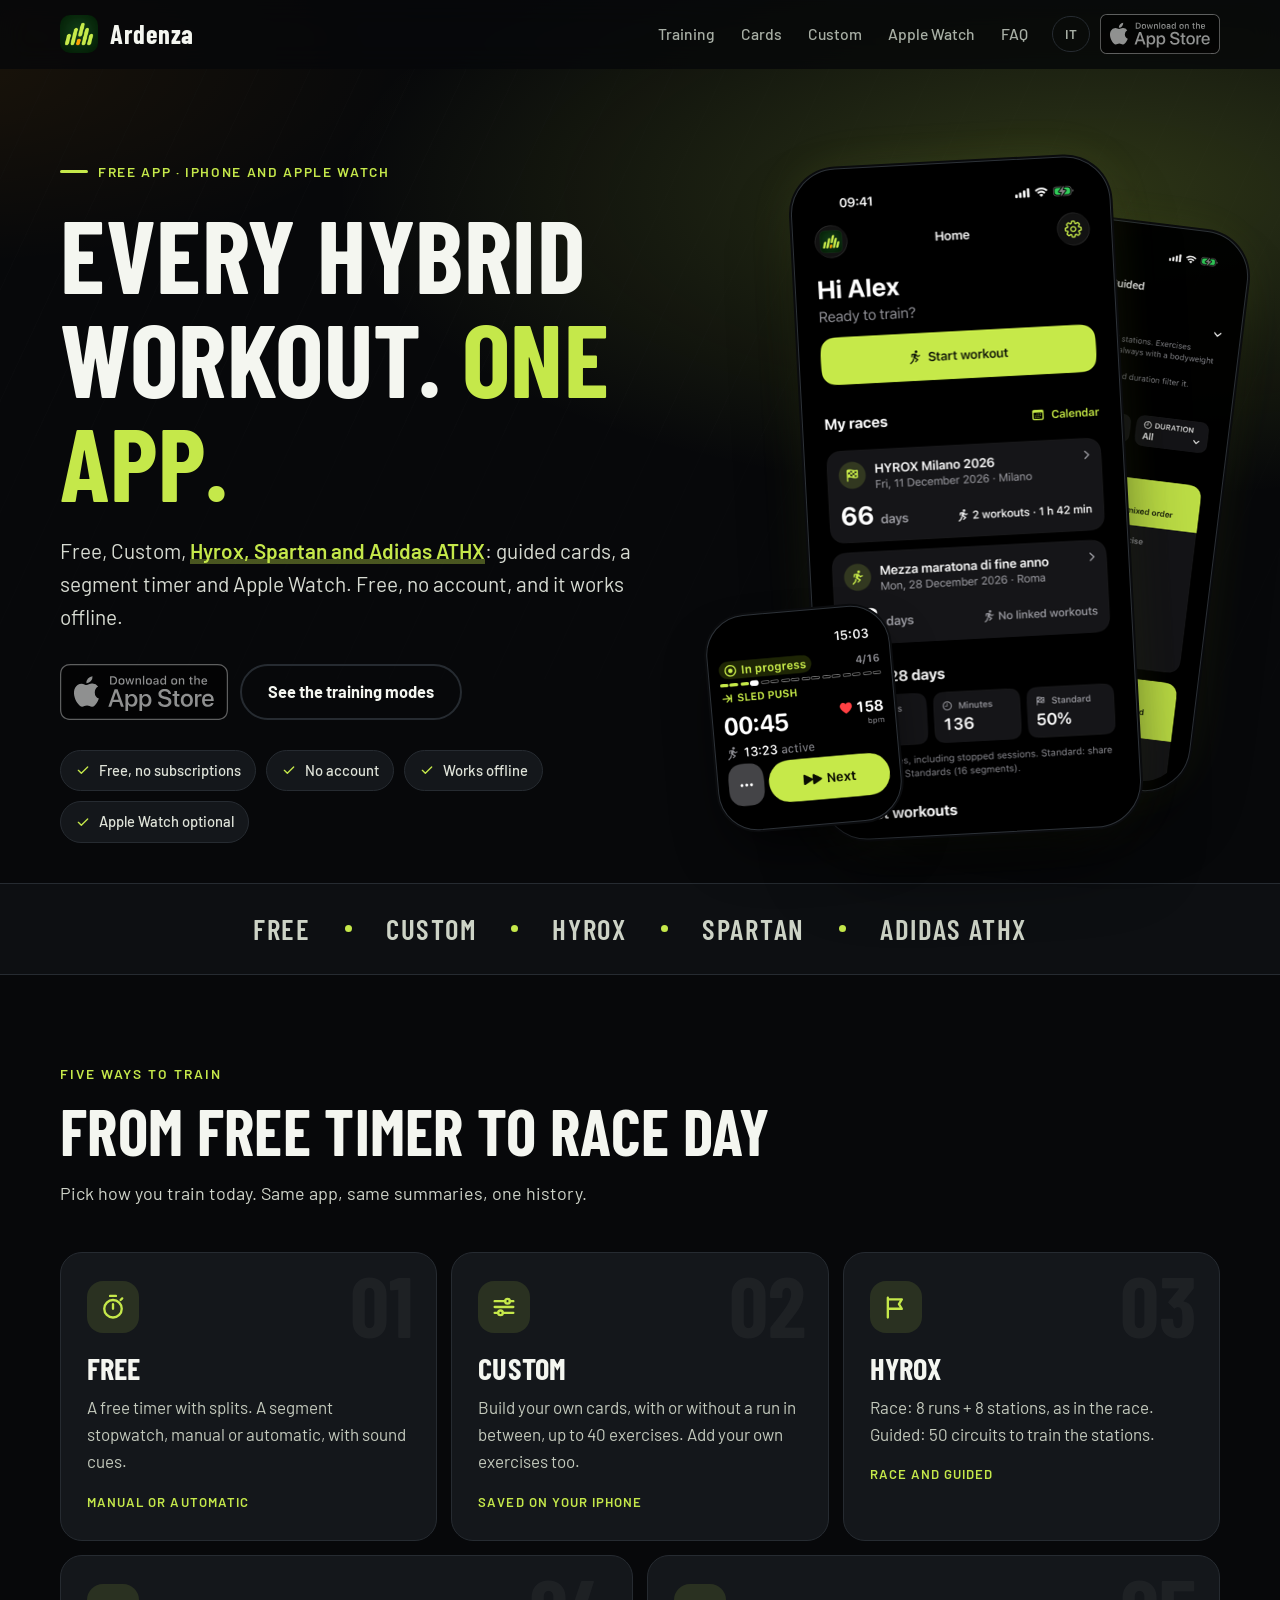
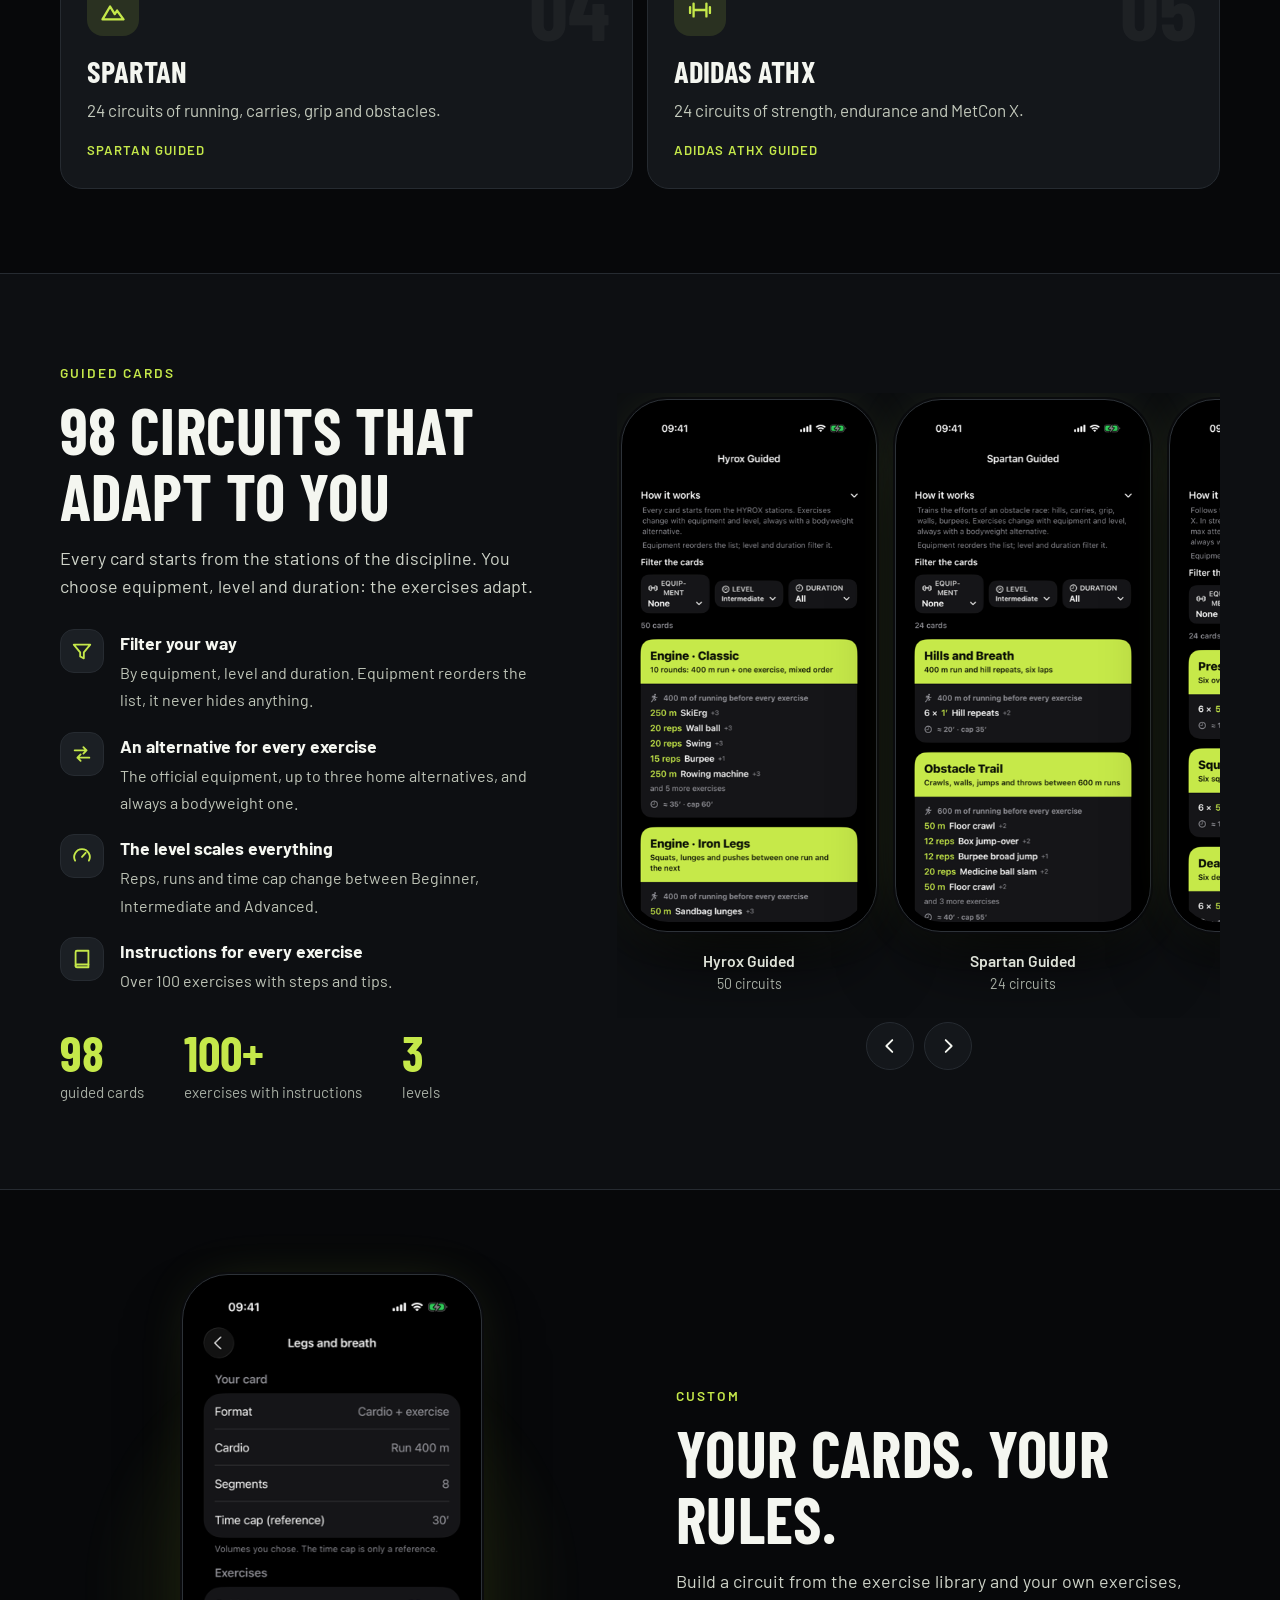
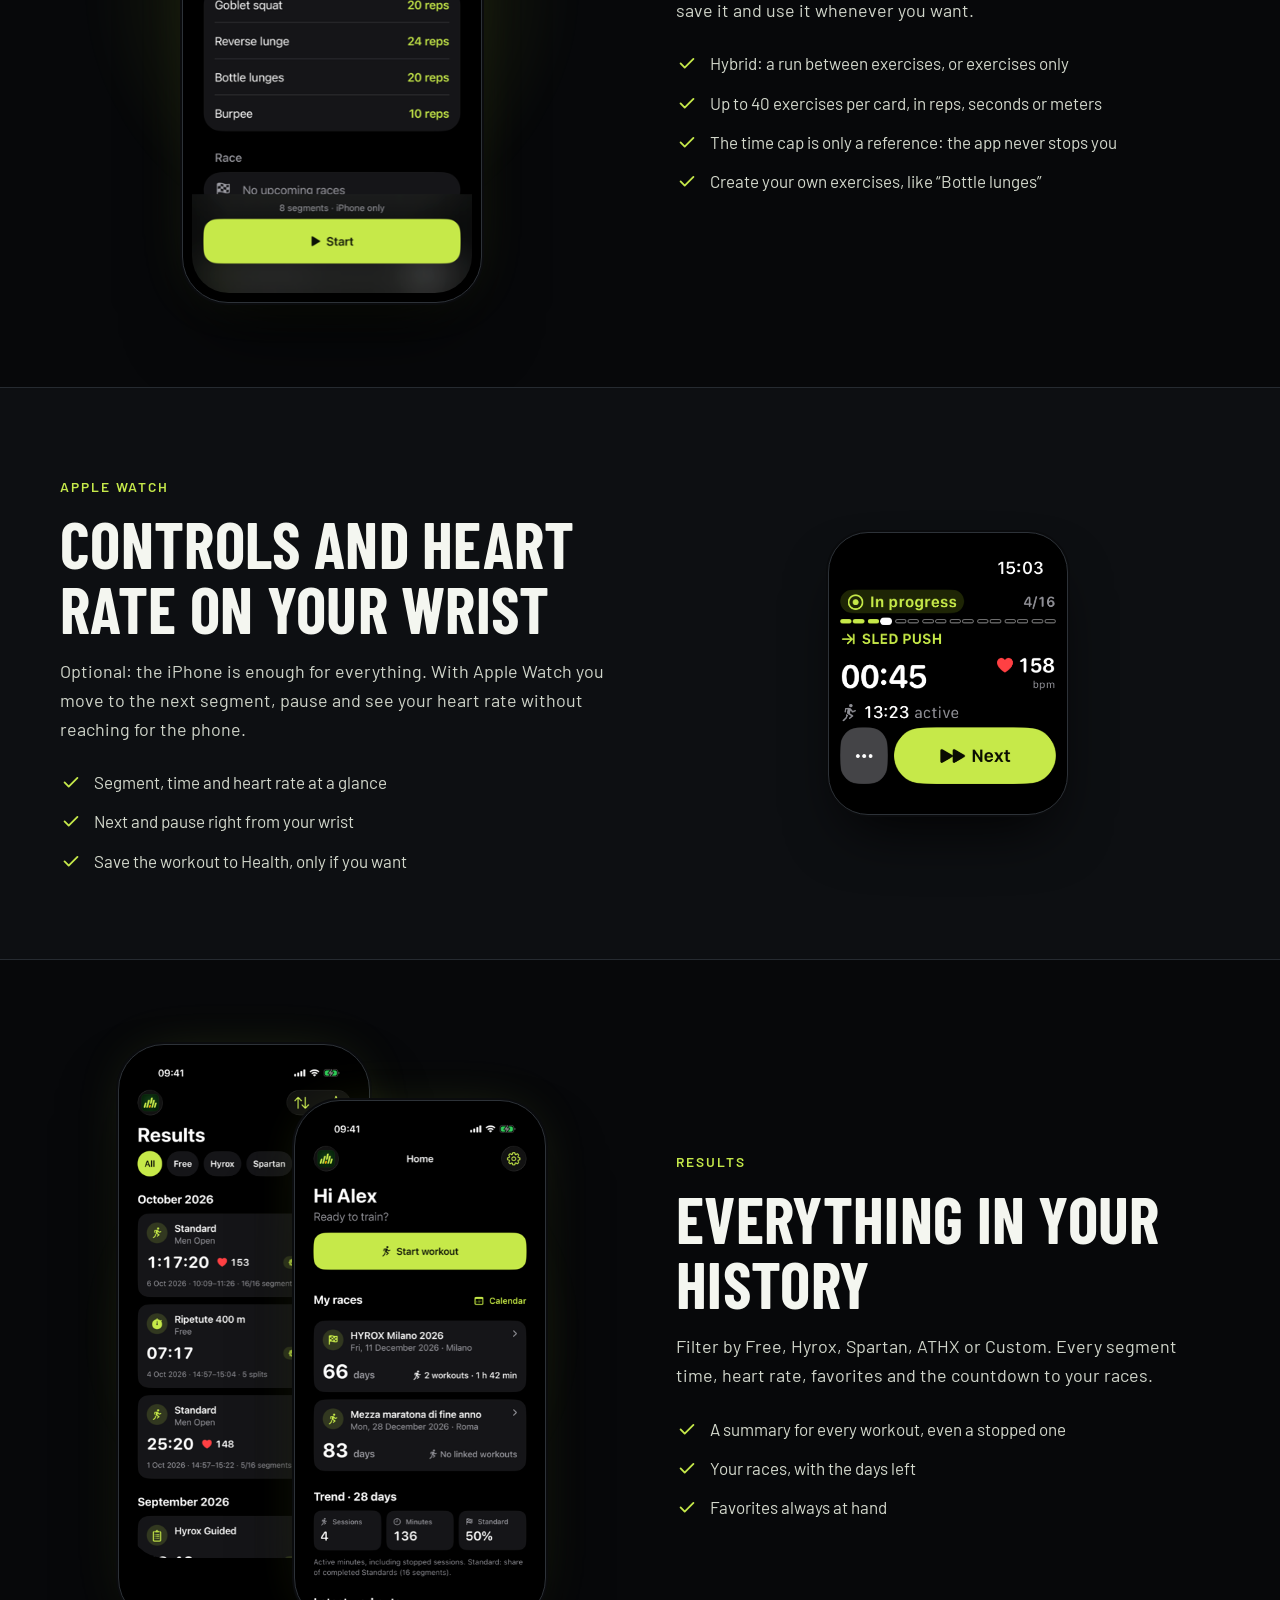
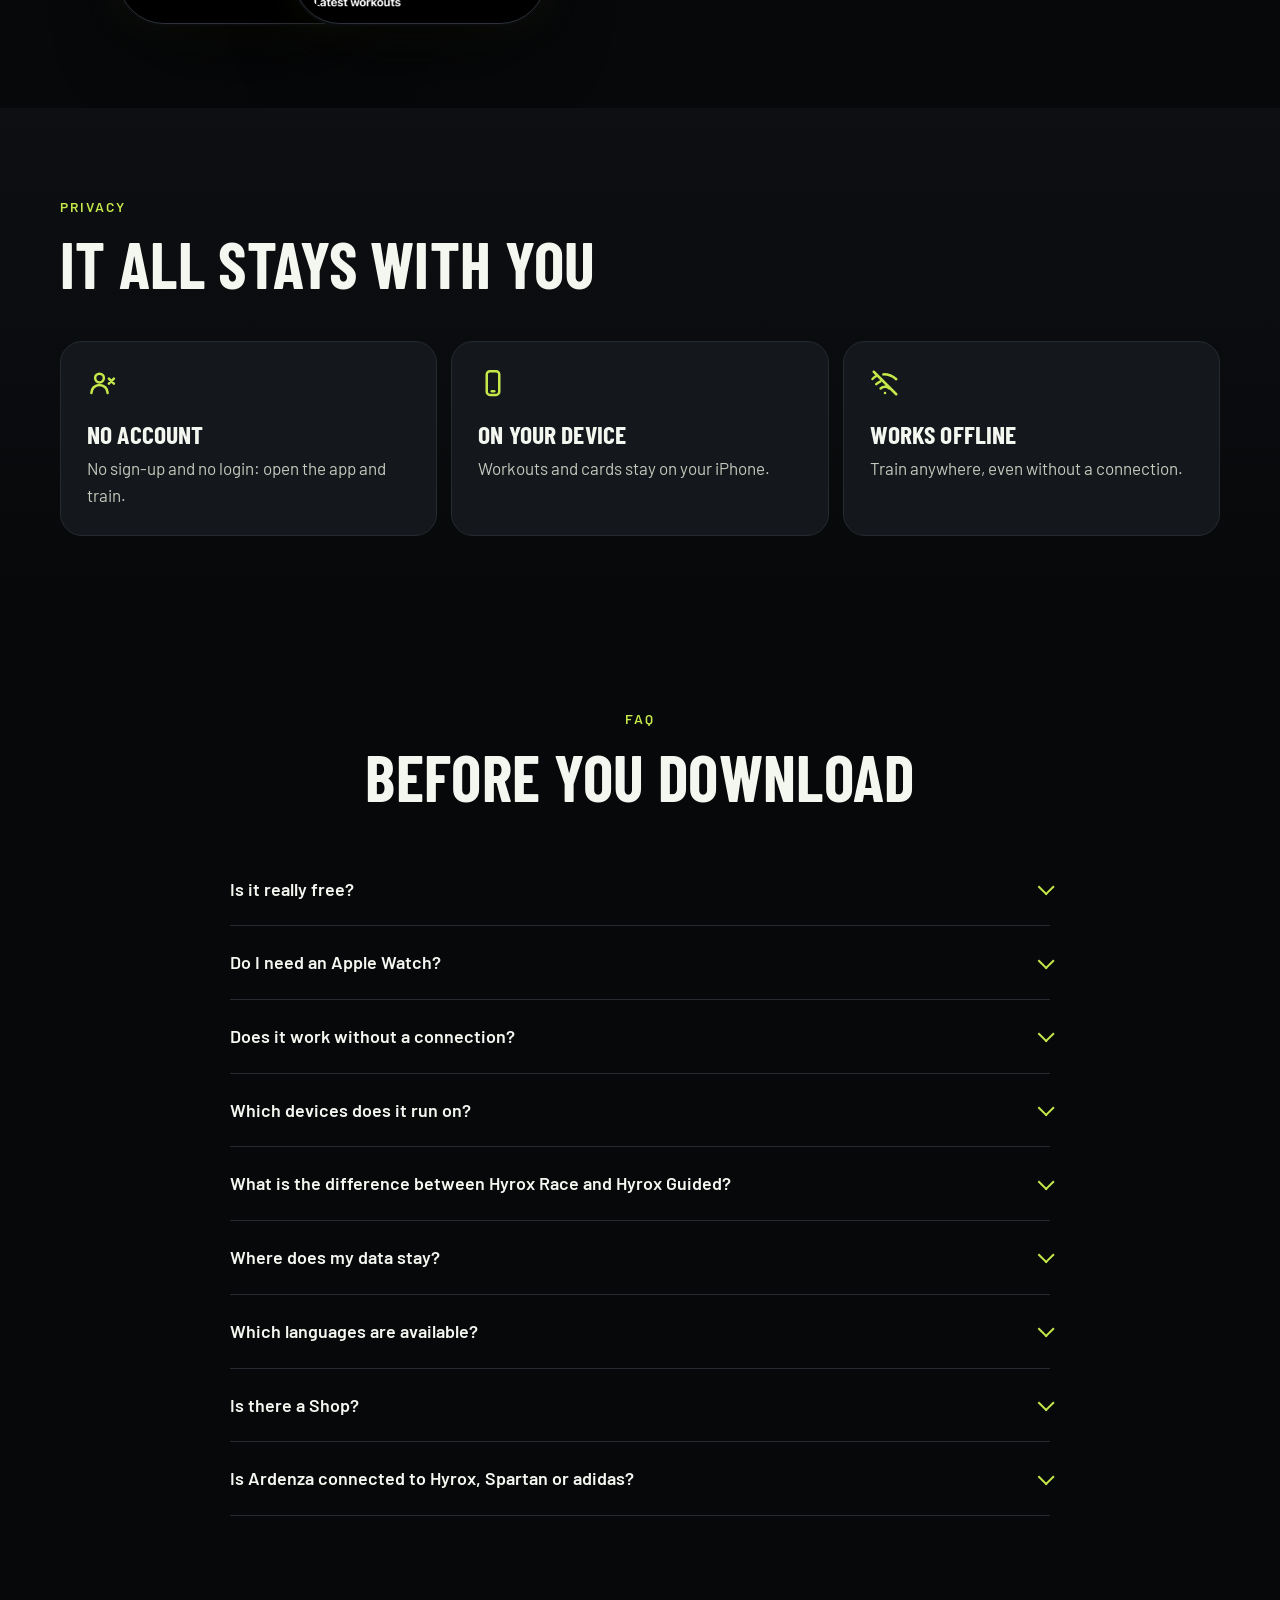
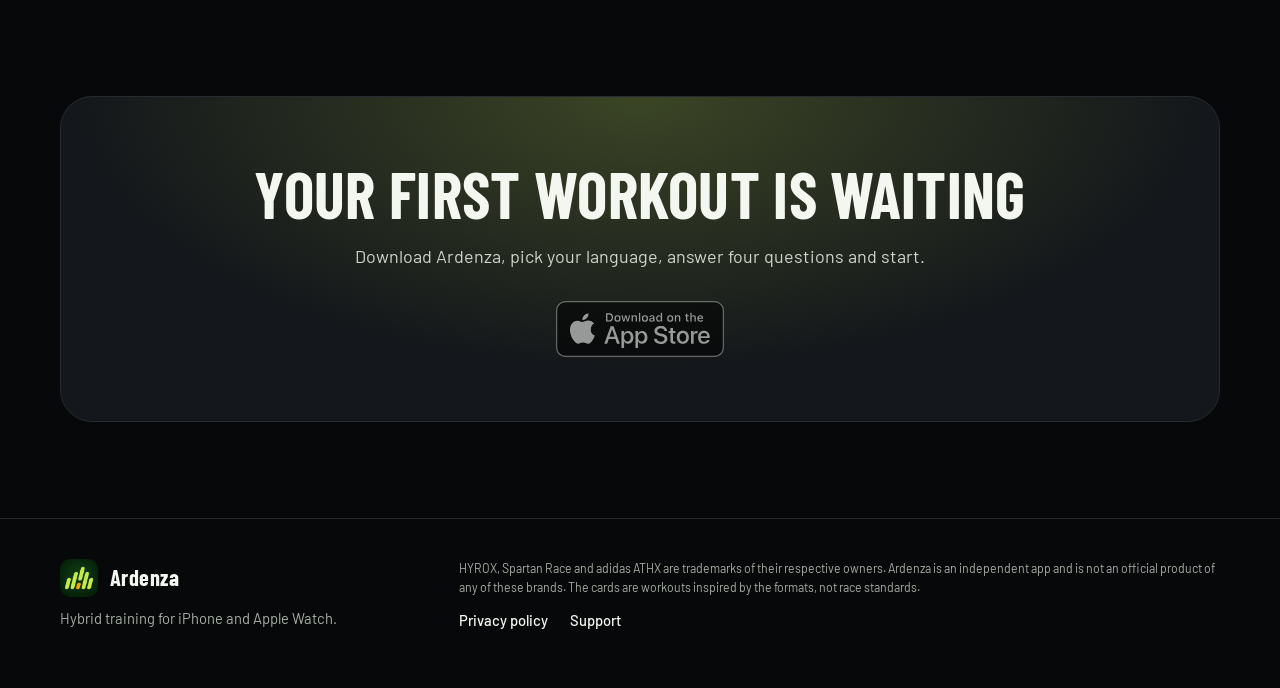
==== commit 0a904d8f: "Update landing page" ====
--- a/en/index.html
+++ b/en/index.html
@@ -135,7 +135,7 @@
 <footer>
   <div class="wrap foot">
     <div><a class="brand" href="#top"><img src="../assets/img/icon.png" width="38" height="38" alt="">Ardenza</a><p style="margin-top:10px">Hybrid training for iPhone and Apple Watch.</p></div>
-    <div><small>HYROX, Spartan Race and adidas ATHX are trademarks of their respective owners. Ardenza is an independent app and is not an official product of any of these brands. The cards are workouts inspired by the formats, not race standards.</small><p style="margin-top:12px"><a href="privacy/">Privacy policy</a></p></div>
+    <div><small>HYROX, Spartan Race and adidas ATHX are trademarks of their respective owners. Ardenza is an independent app and is not an official product of any of these brands. The cards are workouts inspired by the formats, not race standards.</small><p class="foot-links" style="margin-top:12px"><a href="privacy/">Privacy policy</a><a href="support/">Support</a></p></div>
   </div>
 </footer>
 
--- a/assets/css/style.css
+++ b/assets/css/style.css
@@ -276,3 +276,8 @@
 
 /* Highlighted disciplines in the hero text */
 .lead .hl { color: var(--lime); font-weight: 600; background: linear-gradient(transparent 82%, rgba(197, 232, 74, .35) 82%); padding-bottom: 1px; }
+
+.foot-links { display: flex; flex-wrap: wrap; gap: 6px 22px; }
+.foot-links a { color: var(--text); text-decoration: none; font-weight: 500; }
+.foot-links a:hover { color: var(--lime); text-decoration: underline; }
+.doc h3 { font-family: var(--body); font-size: 1.12rem; font-weight: 700; text-transform: none; letter-spacing: 0; line-height: 1.35; margin: 28px 0 8px; color: var(--text); }
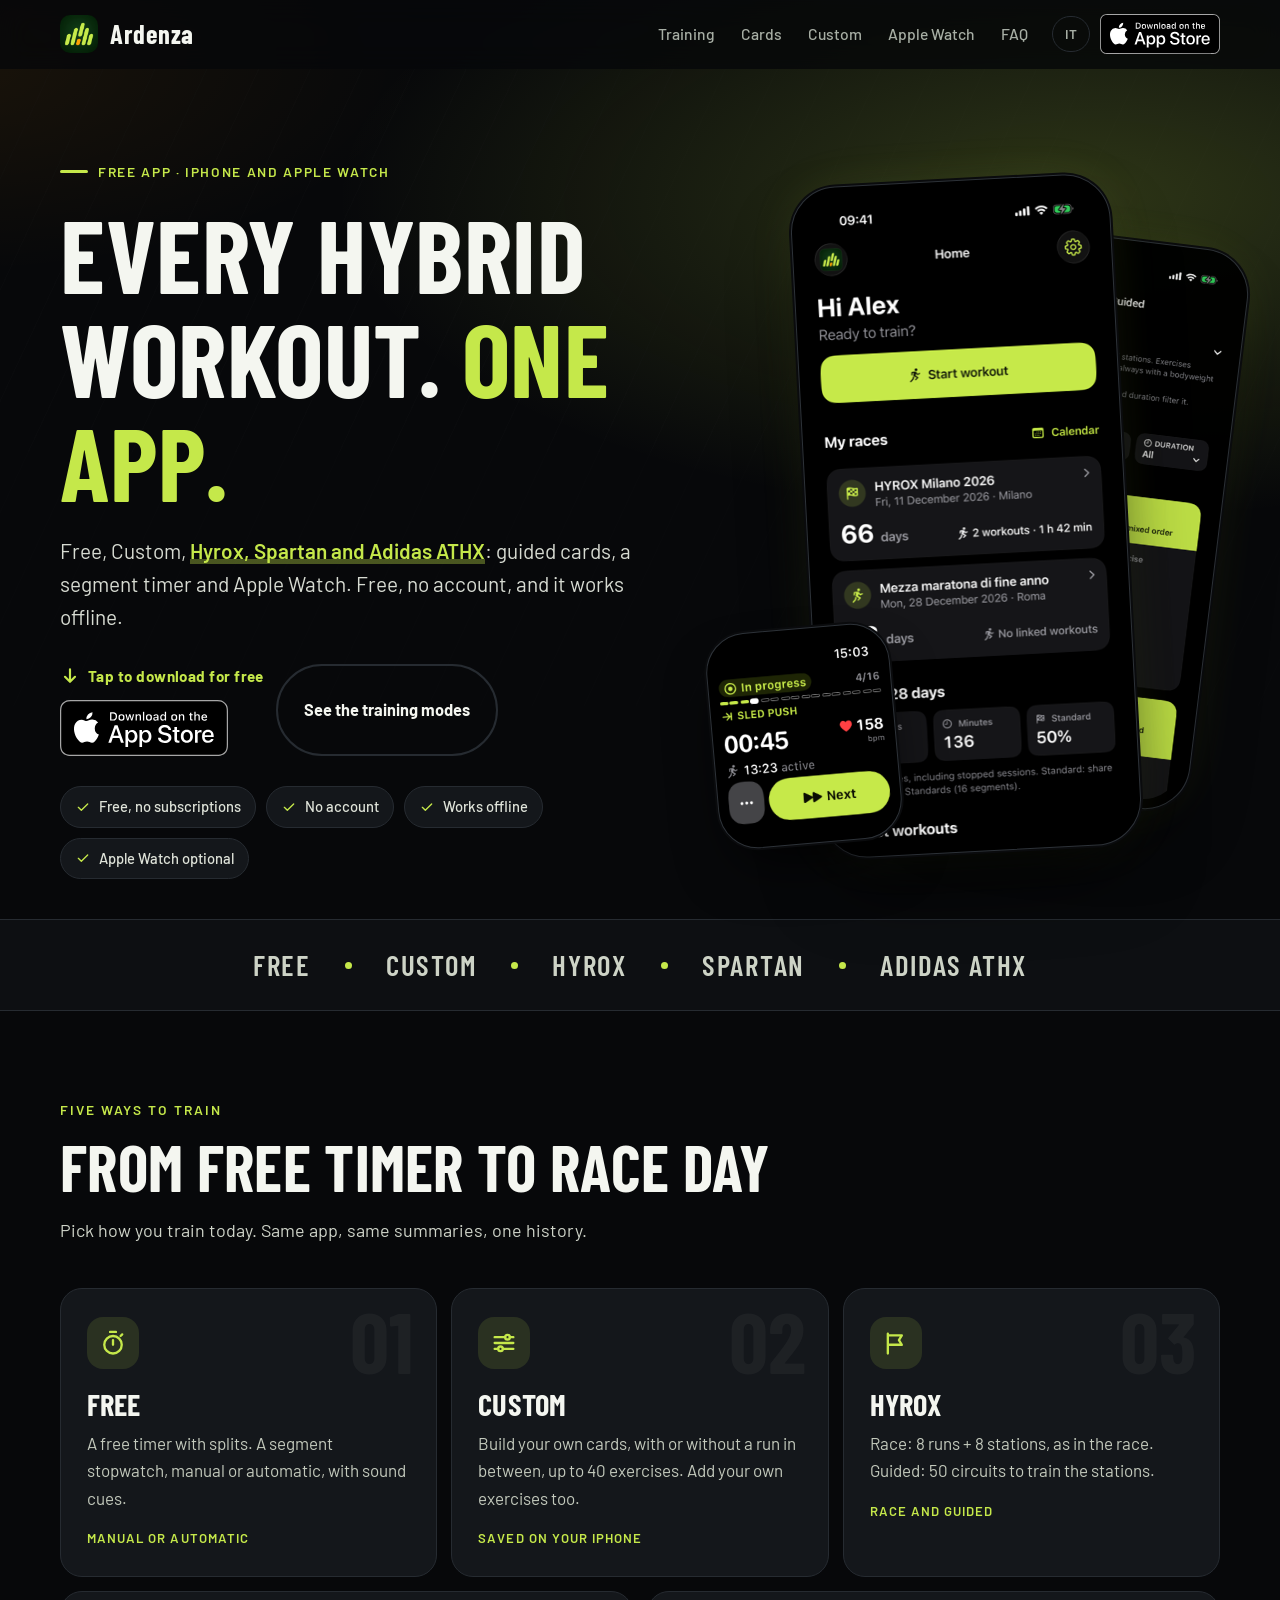
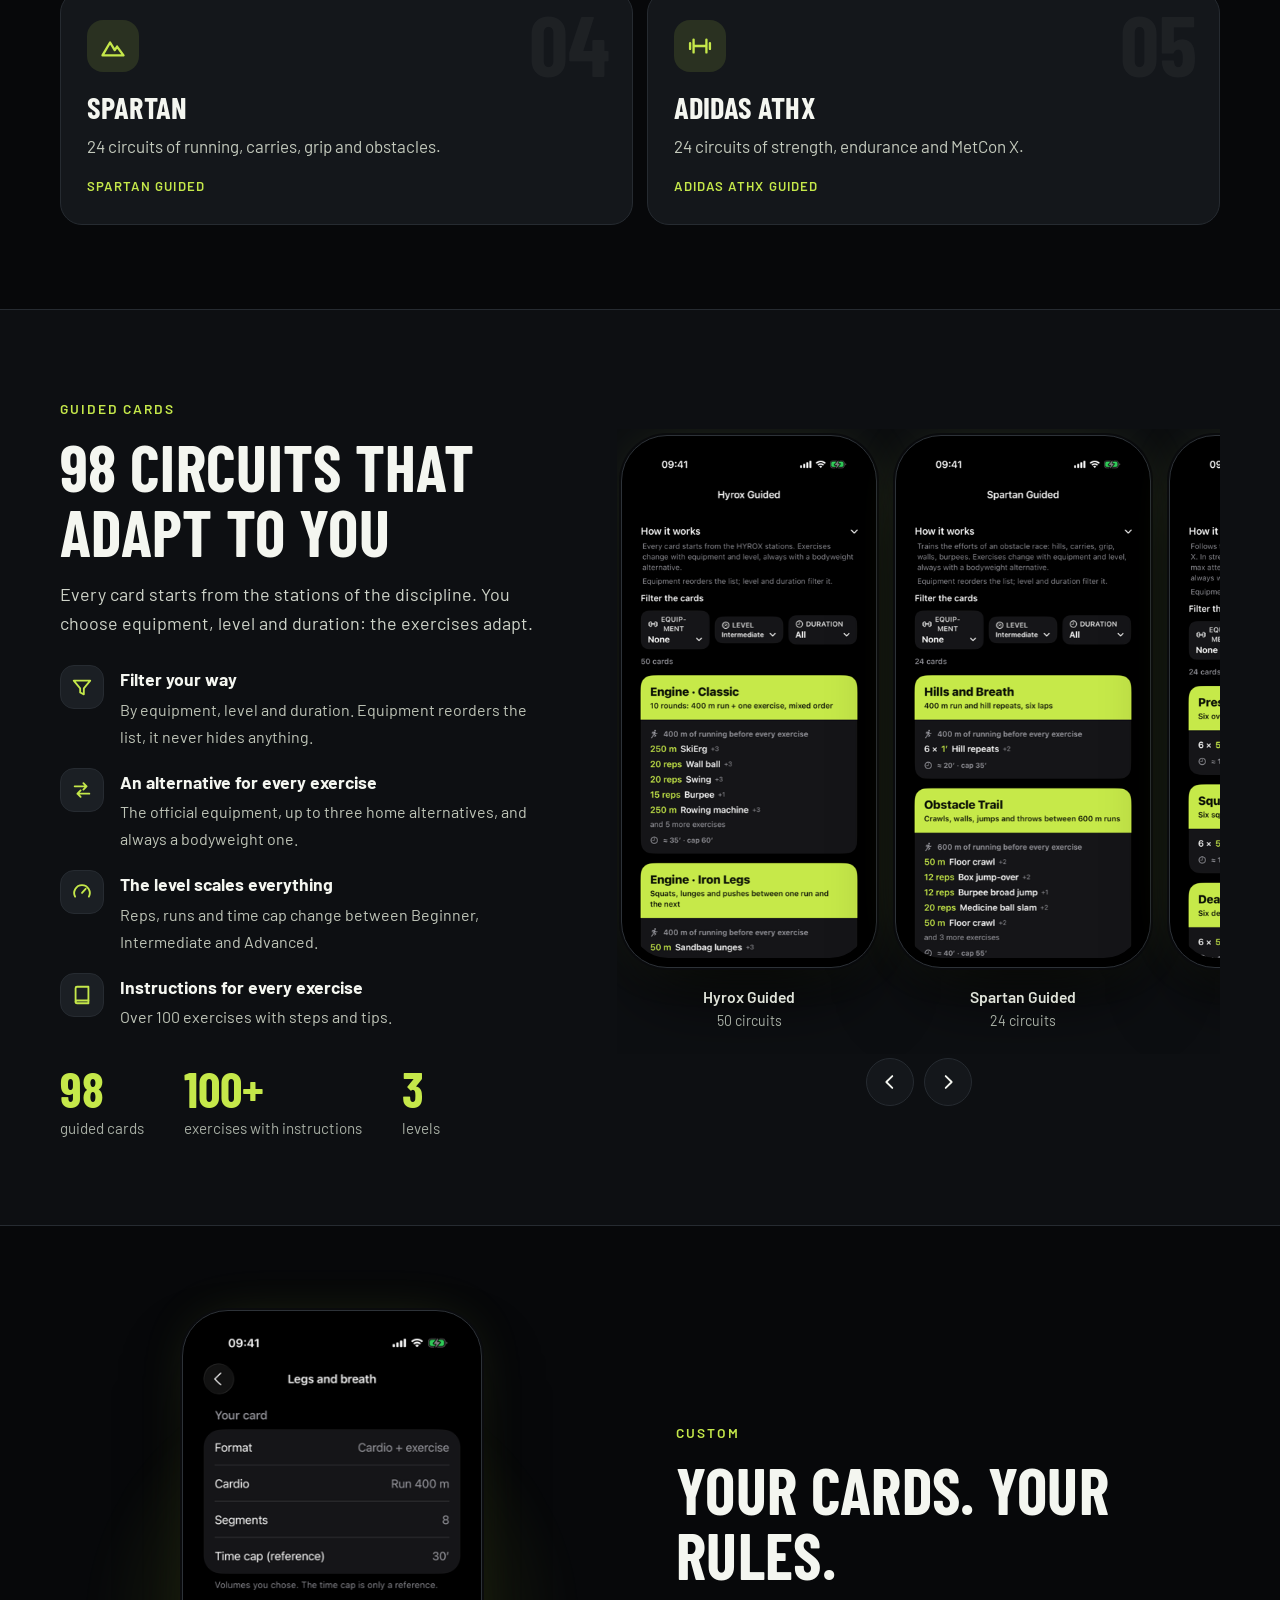
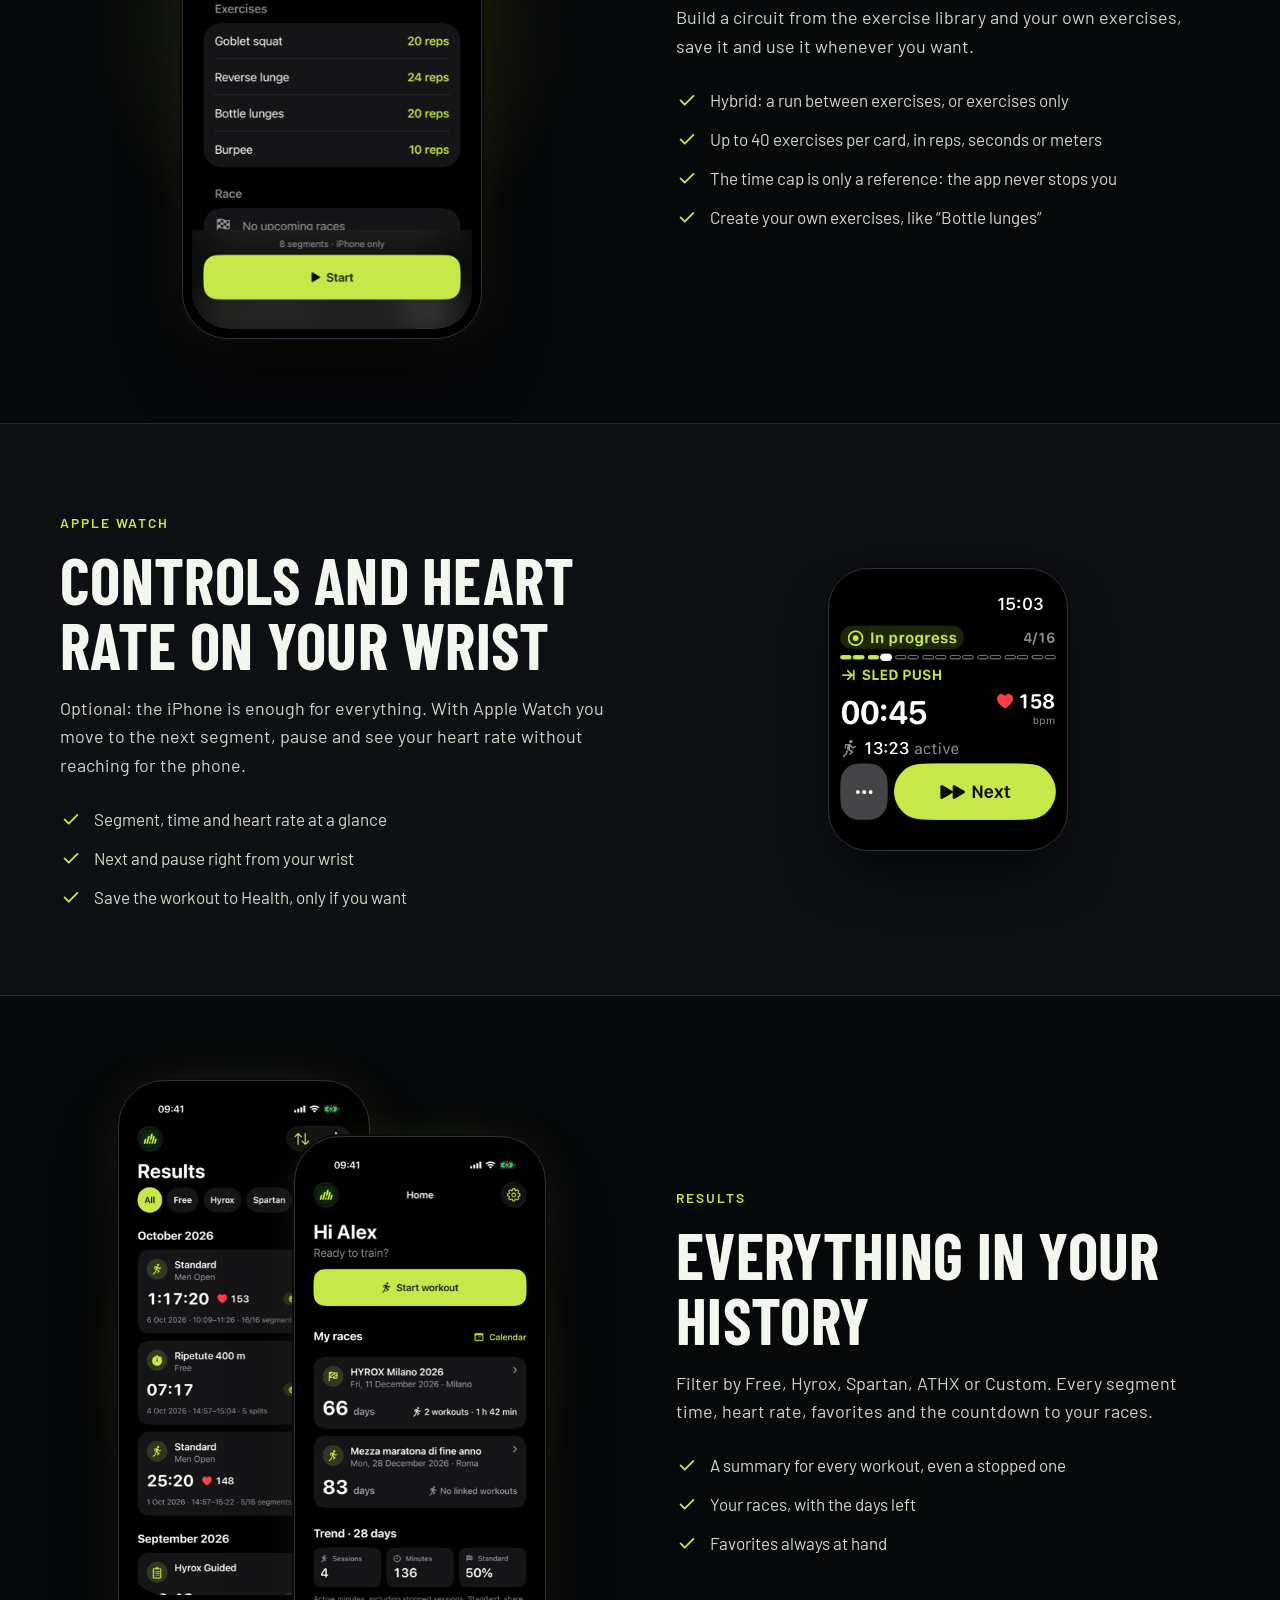
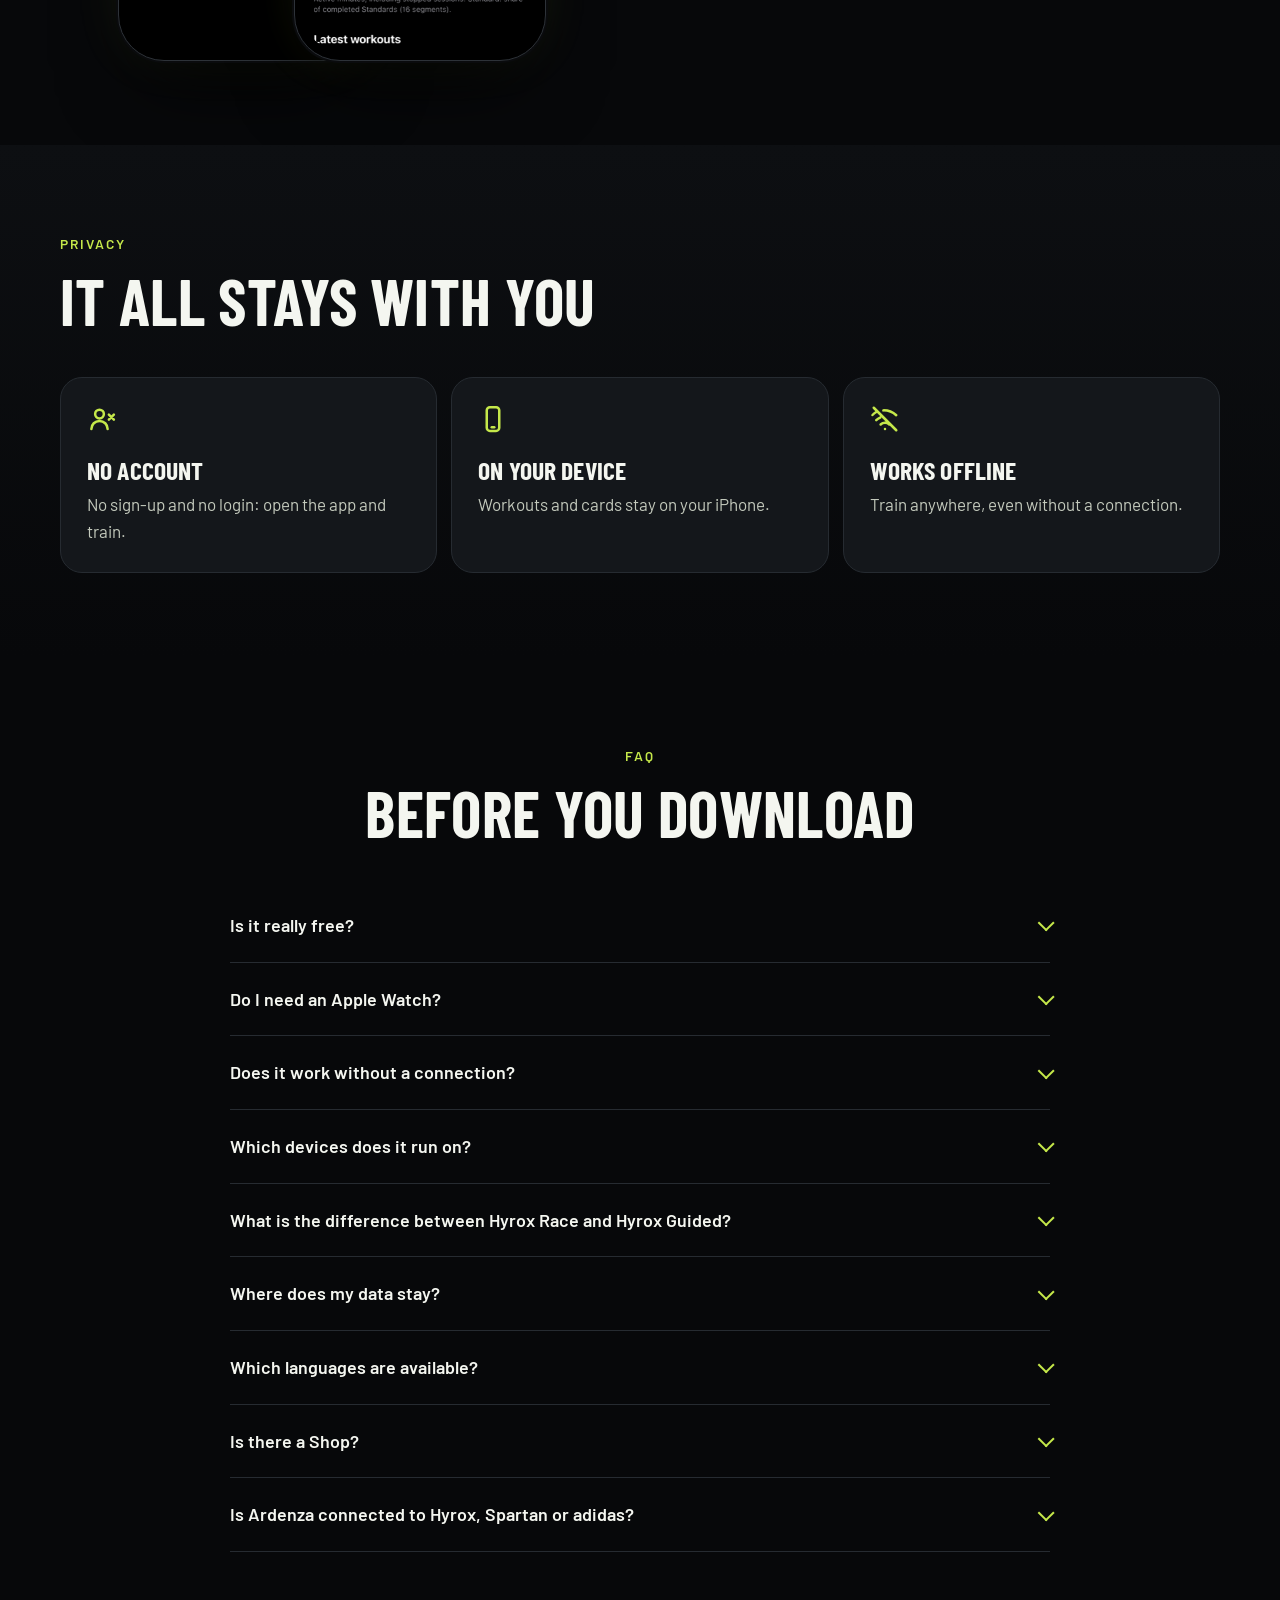
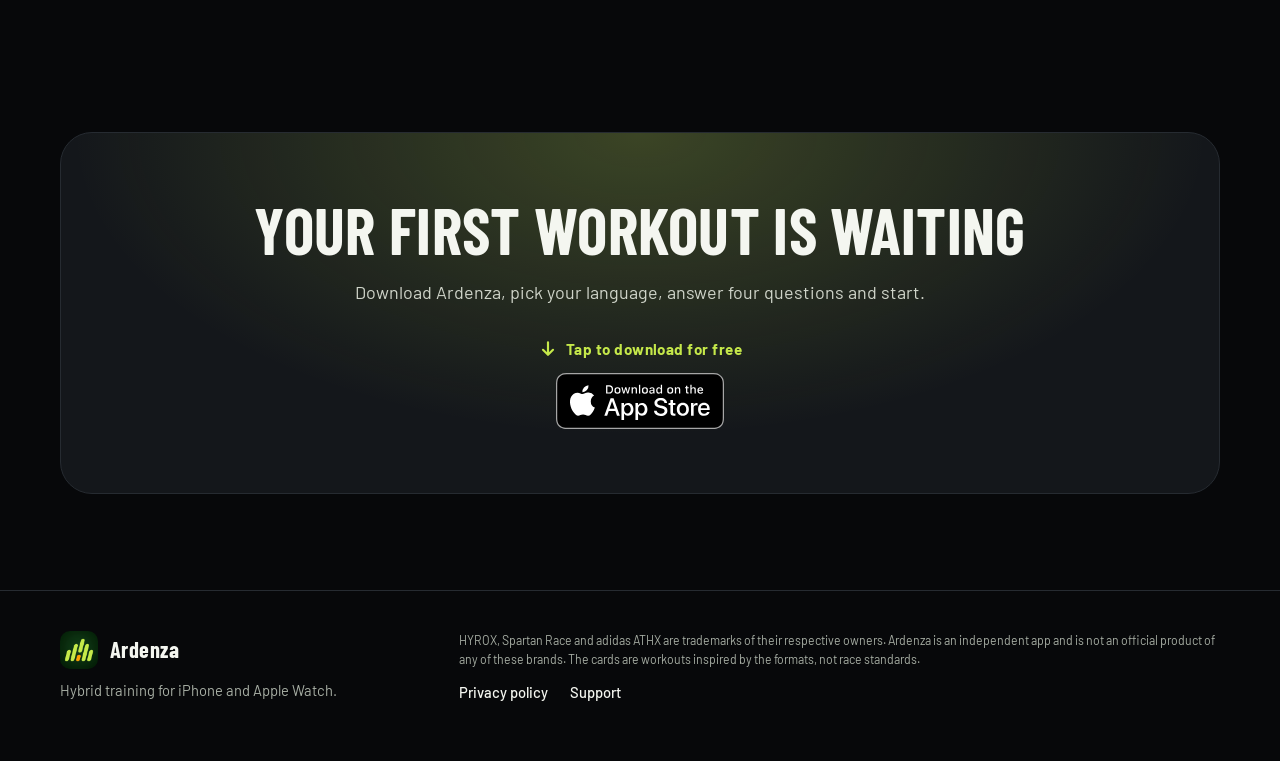
==== commit 8487fa59: "Update landing page" ====
--- a/en/index.html
+++ b/en/index.html
@@ -40,7 +40,7 @@
       <h1 class="rv d1">Every hybrid workout. <em>One app.</em></h1>
       <p class="lead rv d2">Free, Custom, <strong class="hl">Hyrox, Spartan and Adidas ATHX</strong>: guided cards, a segment timer and Apple Watch. Free, no account, and it works offline.</p>
       <div class="cta-row rv d2">
-        <span class="store store-lg"><a class="badge" data-store data-soon="Coming soon on the App Store" href="#" aria-label="Download on the App Store"><img src="../assets/img/app-store-badge-en.svg" alt="Download on the App Store" height="40" width="120" decoding="async"></a></span>
+        <span class="store store-lg"><span class="store-hint" data-store-hint hidden aria-hidden="true"><svg viewBox="0 0 24 24" fill="none" stroke="currentColor" stroke-width="2.6" stroke-linecap="round" stroke-linejoin="round" aria-hidden="true" focusable="false"><path d="M12 4v15m0 0-6-6m6 6 6-6"/></svg>Tap to download for free</span><a class="badge" data-store data-soon="Coming soon on the App Store" href="#" aria-label="Download on the App Store"><img src="../assets/img/app-store-badge-en.svg" alt="Download on the App Store" height="40" width="120" decoding="async"></a></span>
         <a class="btn btn-ghost" href="#modes">See the training modes</a>
       </div>
       <ul class="chips rv d3"><li><svg viewBox="0 0 24 24" fill="none" stroke="currentColor" stroke-width="2" stroke-linecap="round" stroke-linejoin="round" aria-hidden="true" focusable="false"><path d="m5 12.5 4.5 4.5L19 7.5"/></svg>Free, no subscriptions</li><li><svg viewBox="0 0 24 24" fill="none" stroke="currentColor" stroke-width="2" stroke-linecap="round" stroke-linejoin="round" aria-hidden="true" focusable="false"><path d="m5 12.5 4.5 4.5L19 7.5"/></svg>No account</li><li><svg viewBox="0 0 24 24" fill="none" stroke="currentColor" stroke-width="2" stroke-linecap="round" stroke-linejoin="round" aria-hidden="true" focusable="false"><path d="m5 12.5 4.5 4.5L19 7.5"/></svg>Works offline</li><li><svg viewBox="0 0 24 24" fill="none" stroke="currentColor" stroke-width="2" stroke-linecap="round" stroke-linejoin="round" aria-hidden="true" focusable="false"><path d="m5 12.5 4.5 4.5L19 7.5"/></svg>Apple Watch optional</li></ul>
@@ -127,7 +127,7 @@
   <div class="wrap"><div class="box rv">
     <h2>Your first workout is waiting</h2>
     <p class="sec-lead">Download Ardenza, pick your language, answer four questions and start.</p>
-    <div class="cta-row"><span class="store store-lg"><a class="badge" data-store data-soon="Coming soon on the App Store" href="#" aria-label="Download on the App Store"><img src="../assets/img/app-store-badge-en.svg" alt="Download on the App Store" height="40" width="120" decoding="async"></a></span></div>
+    <div class="cta-row"><span class="store store-lg"><span class="store-hint" data-store-hint hidden aria-hidden="true"><svg viewBox="0 0 24 24" fill="none" stroke="currentColor" stroke-width="2.6" stroke-linecap="round" stroke-linejoin="round" aria-hidden="true" focusable="false"><path d="M12 4v15m0 0-6-6m6 6 6-6"/></svg>Tap to download for free</span><a class="badge" data-store data-soon="Coming soon on the App Store" href="#" aria-label="Download on the App Store"><img src="../assets/img/app-store-badge-en.svg" alt="Download on the App Store" height="40" width="120" decoding="async"></a></span></div>
   </div></div>
 </section>
 </main>
--- a/assets/css/style.css
+++ b/assets/css/style.css
@@ -273,6 +273,16 @@
 .store-sm .soon-chip { display: none; }
 @media (max-width: 420px) { .store-lg { flex-wrap: wrap; } }
 .final .store { justify-content: center; }
+/* Invito al clic: il badge può sembrare un banner. Freccia che indica il badge e un alone leggero (spenti con "riduci movimento"). */
+.store-lg { flex-direction: column; align-items: flex-start; gap: 12px; }
+.final .store-lg { align-items: center; }
+.store-hint { display: inline-flex; align-items: center; gap: 8px; font-weight: 700; font-size: .95rem; letter-spacing: .03em; color: var(--lime); }
+.store-hint[hidden] { display: none; }
+.store-hint svg { width: 20px; height: 20px; flex: none; animation: nudge 1.4s ease-in-out infinite; }
+.badge:not(.is-soon) { animation: glow 2.6s ease-in-out infinite; }
+@keyframes nudge { 0%, 100% { transform: translateY(0); } 50% { transform: translateY(5px); } }
+@keyframes glow { 0%, 100% { box-shadow: 0 0 0 0 rgba(197, 232, 74, 0); } 50% { box-shadow: 0 0 0 7px rgba(197, 232, 74, .30); } }
+@media (prefers-reduced-motion: reduce) { .store-hint svg, .badge:not(.is-soon) { animation: none; } }
 
 /* Highlighted disciplines in the hero text */
 .lead .hl { color: var(--lime); font-weight: 600; background: linear-gradient(transparent 82%, rgba(197, 232, 74, .35) 82%); padding-bottom: 1px; }
@@ -281,3 +291,14 @@
 .foot-links a { color: var(--text); text-decoration: none; font-weight: 500; }
 .foot-links a:hover { color: var(--lime); text-decoration: underline; }
 .doc h3 { font-family: var(--body); font-size: 1.12rem; font-weight: 700; text-transform: none; letter-spacing: 0; line-height: 1.35; margin: 28px 0 8px; color: var(--text); }
+
+/* Mobile: the App Store badge sits right under the headline, visible without scrolling. */
+@media (max-width: 959px) {
+  .hero { padding-top: 28px; }
+  .hero-copy { display: flex; flex-direction: column; align-items: flex-start; }
+  .hero-copy h1 { order: 2; margin: 14px 0 0; }
+  .hero-copy .cta-row { order: 3; margin: 20px 0 22px; }
+  .hero-copy .lead { order: 4; }
+  .hero-copy .chips { order: 5; }
+  .hero-copy .eyebrow { order: 1; }
+}
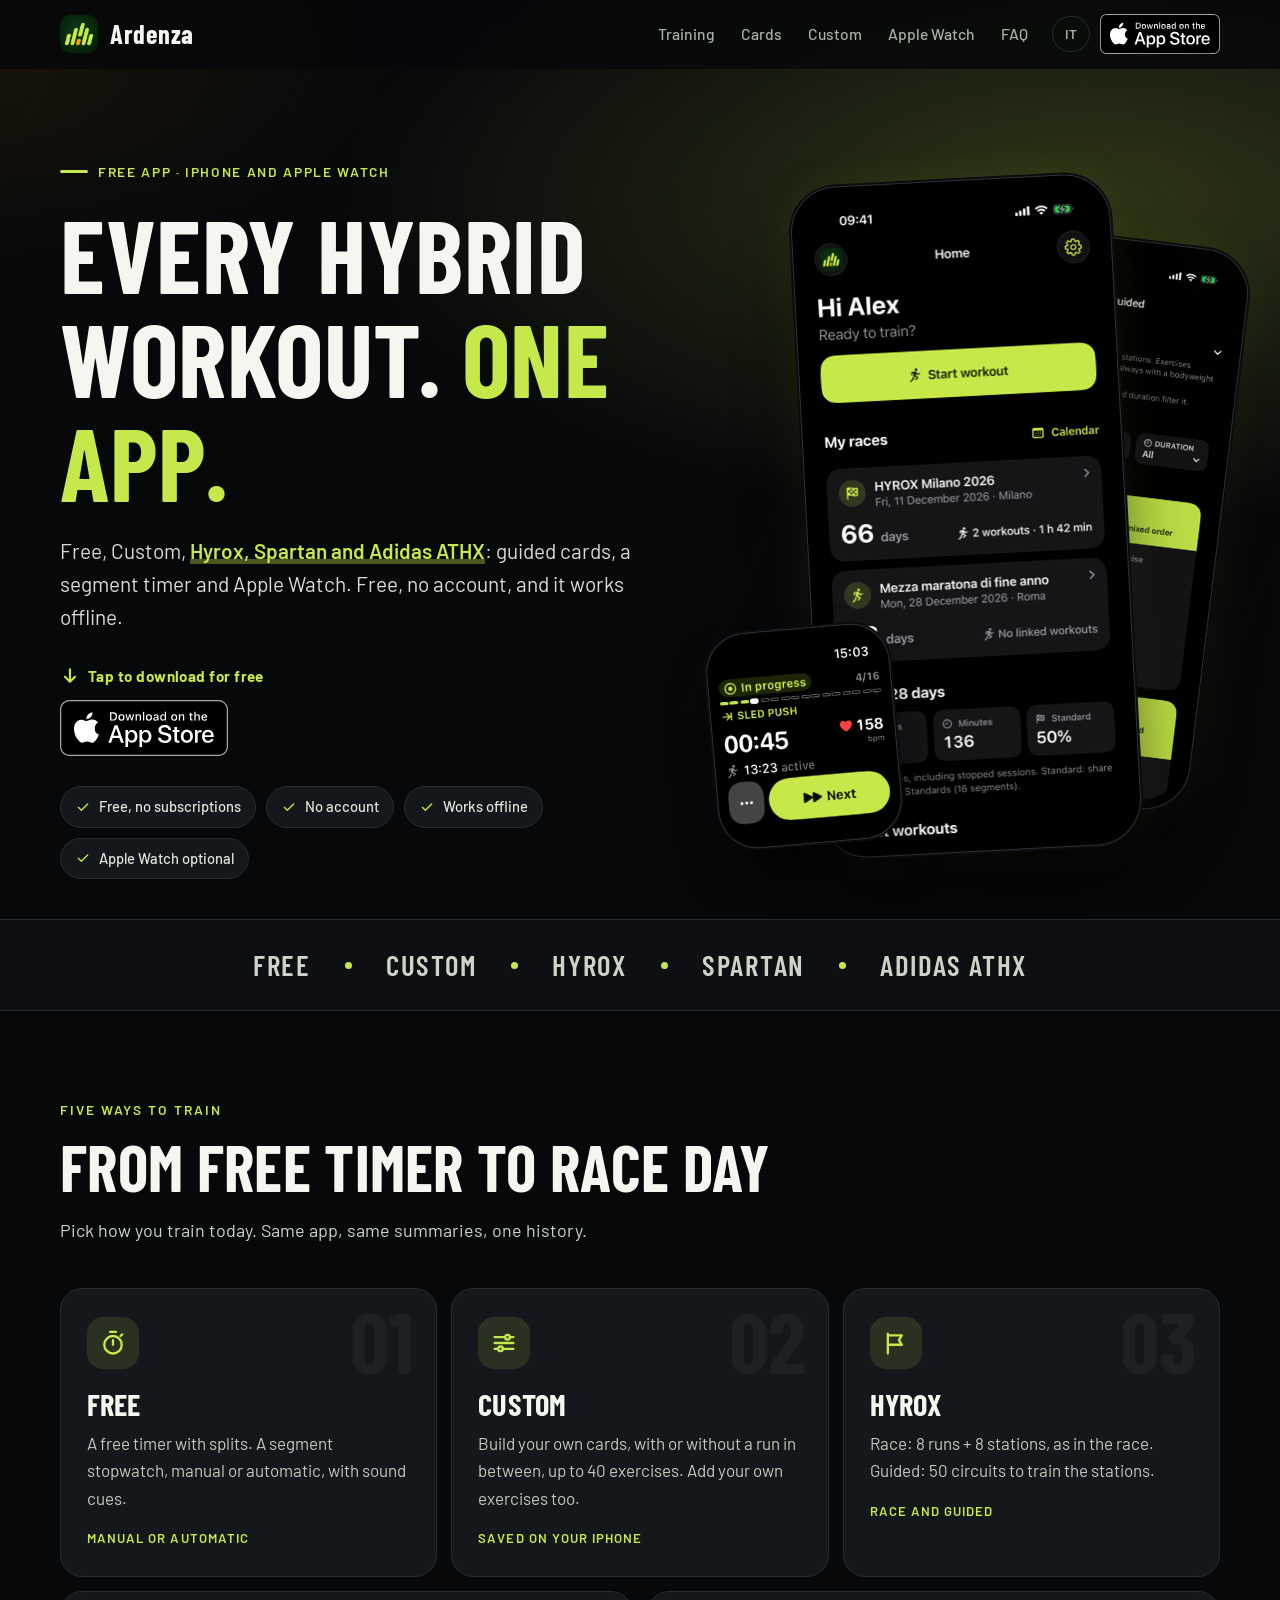
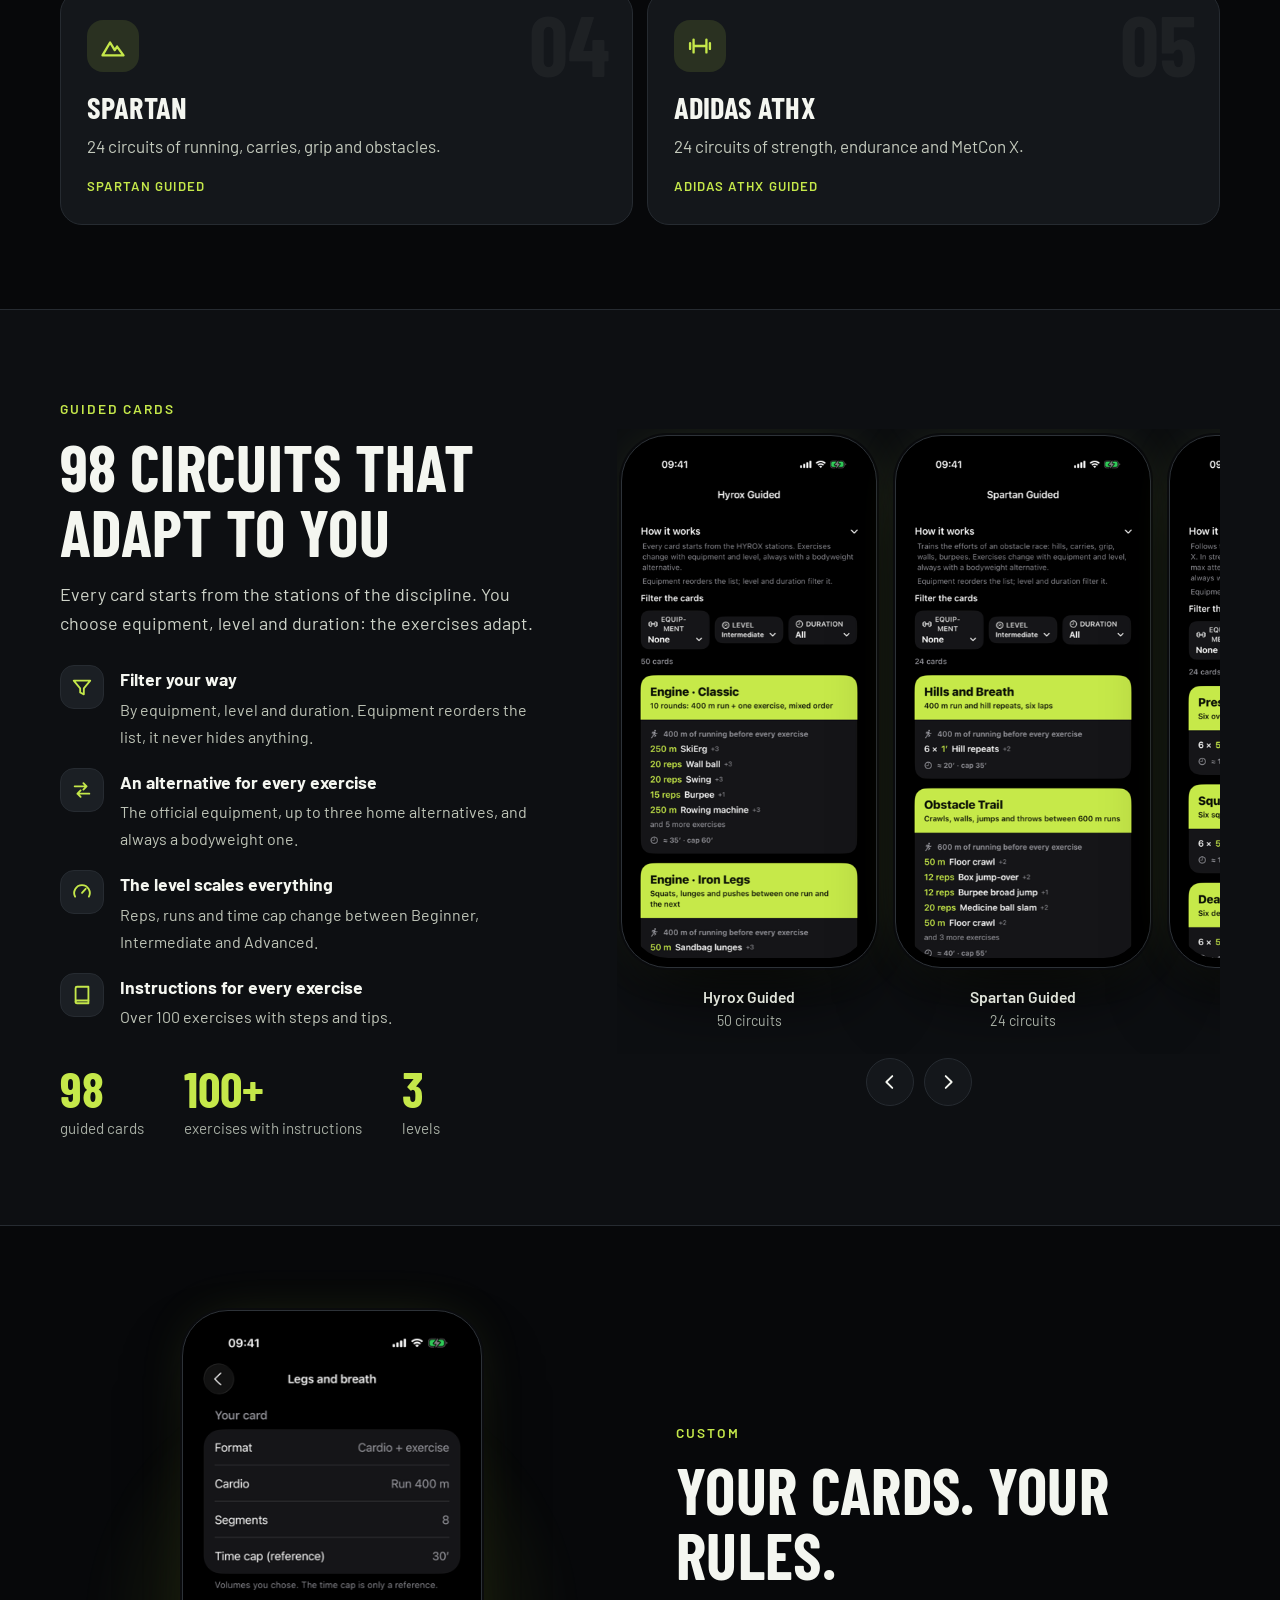
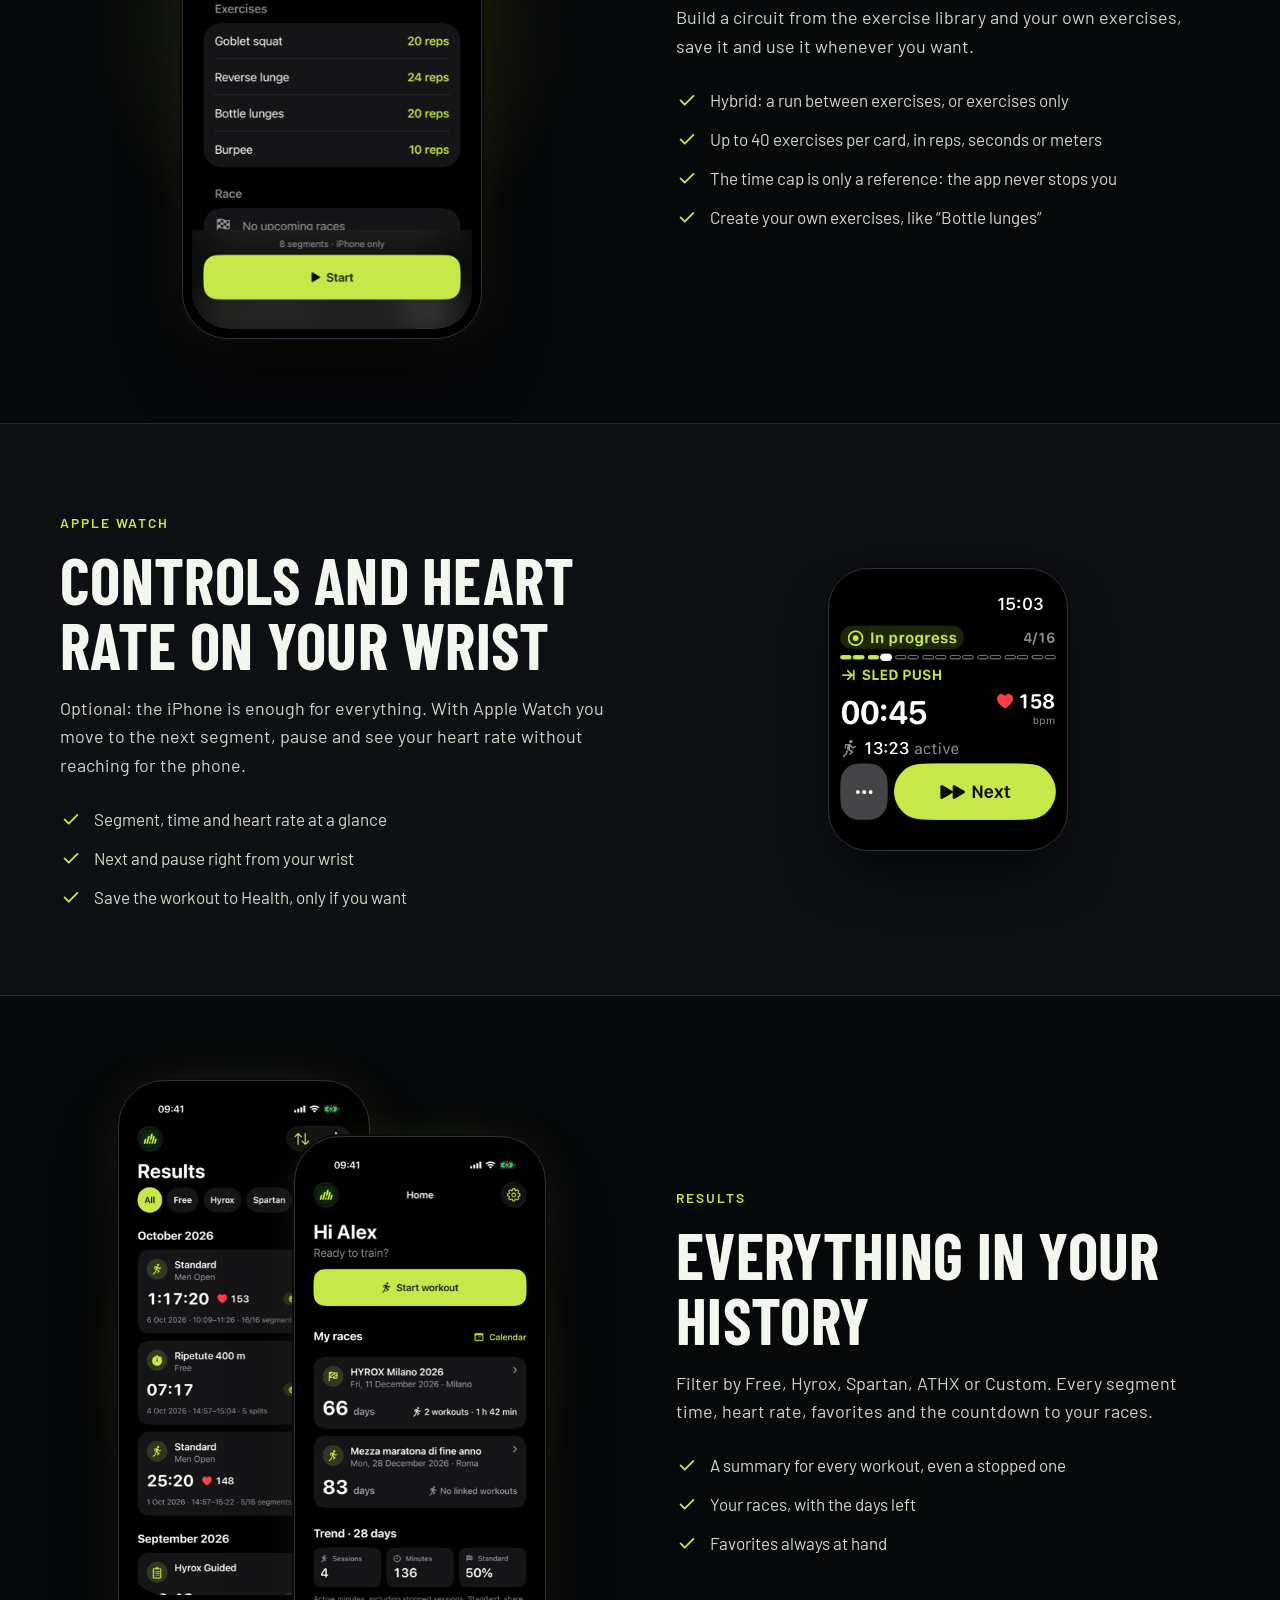
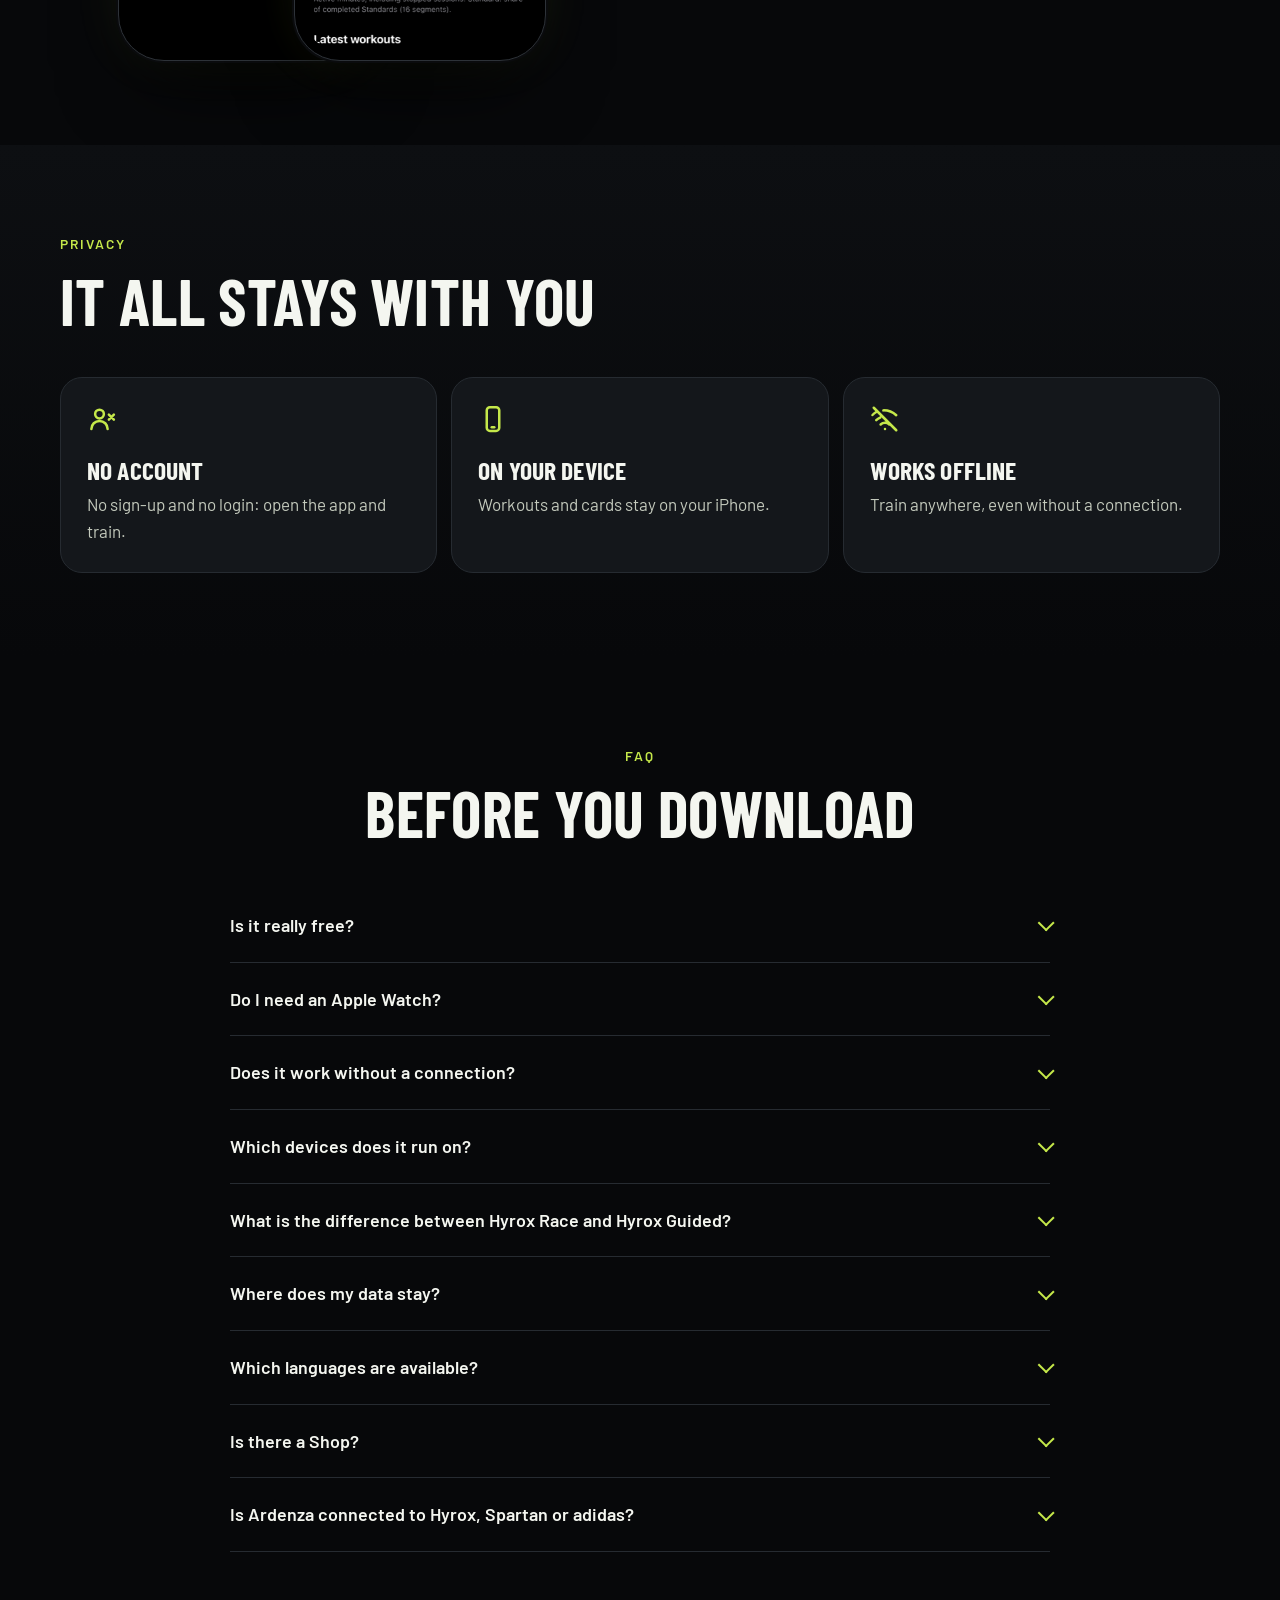
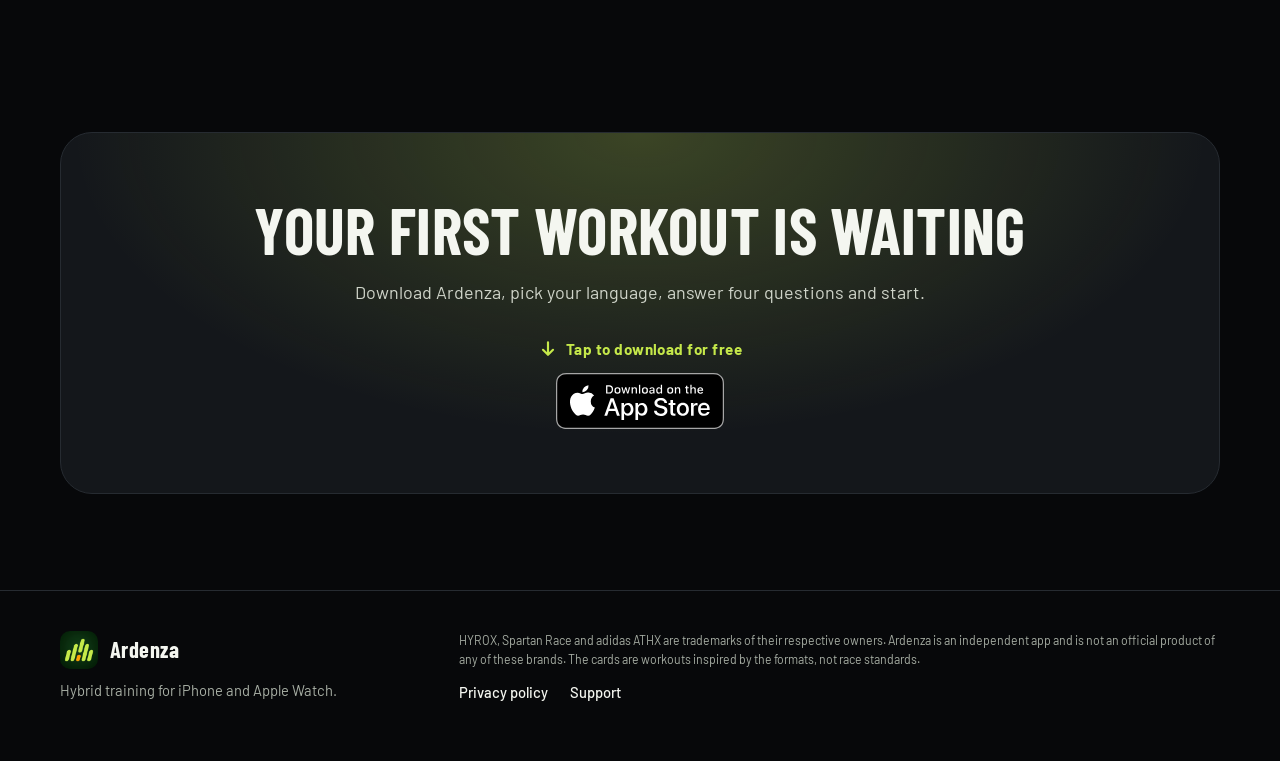
==== commit b35cf7d5: "Update landing page" ====
--- a/en/index.html
+++ b/en/index.html
@@ -41,7 +41,6 @@
       <p class="lead rv d2">Free, Custom, <strong class="hl">Hyrox, Spartan and Adidas ATHX</strong>: guided cards, a segment timer and Apple Watch. Free, no account, and it works offline.</p>
       <div class="cta-row rv d2">
         <span class="store store-lg"><span class="store-hint" data-store-hint hidden aria-hidden="true"><svg viewBox="0 0 24 24" fill="none" stroke="currentColor" stroke-width="2.6" stroke-linecap="round" stroke-linejoin="round" aria-hidden="true" focusable="false"><path d="M12 4v15m0 0-6-6m6 6 6-6"/></svg>Tap to download for free</span><a class="badge" data-store data-soon="Coming soon on the App Store" href="#" aria-label="Download on the App Store"><img src="../assets/img/app-store-badge-en.svg" alt="Download on the App Store" height="40" width="120" decoding="async"></a></span>
-        <a class="btn btn-ghost" href="#modes">See the training modes</a>
       </div>
       <ul class="chips rv d3"><li><svg viewBox="0 0 24 24" fill="none" stroke="currentColor" stroke-width="2" stroke-linecap="round" stroke-linejoin="round" aria-hidden="true" focusable="false"><path d="m5 12.5 4.5 4.5L19 7.5"/></svg>Free, no subscriptions</li><li><svg viewBox="0 0 24 24" fill="none" stroke="currentColor" stroke-width="2" stroke-linecap="round" stroke-linejoin="round" aria-hidden="true" focusable="false"><path d="m5 12.5 4.5 4.5L19 7.5"/></svg>No account</li><li><svg viewBox="0 0 24 24" fill="none" stroke="currentColor" stroke-width="2" stroke-linecap="round" stroke-linejoin="round" aria-hidden="true" focusable="false"><path d="m5 12.5 4.5 4.5L19 7.5"/></svg>Works offline</li><li><svg viewBox="0 0 24 24" fill="none" stroke="currentColor" stroke-width="2" stroke-linecap="round" stroke-linejoin="round" aria-hidden="true" focusable="false"><path d="m5 12.5 4.5 4.5L19 7.5"/></svg>Apple Watch optional</li></ul>
     </div>
